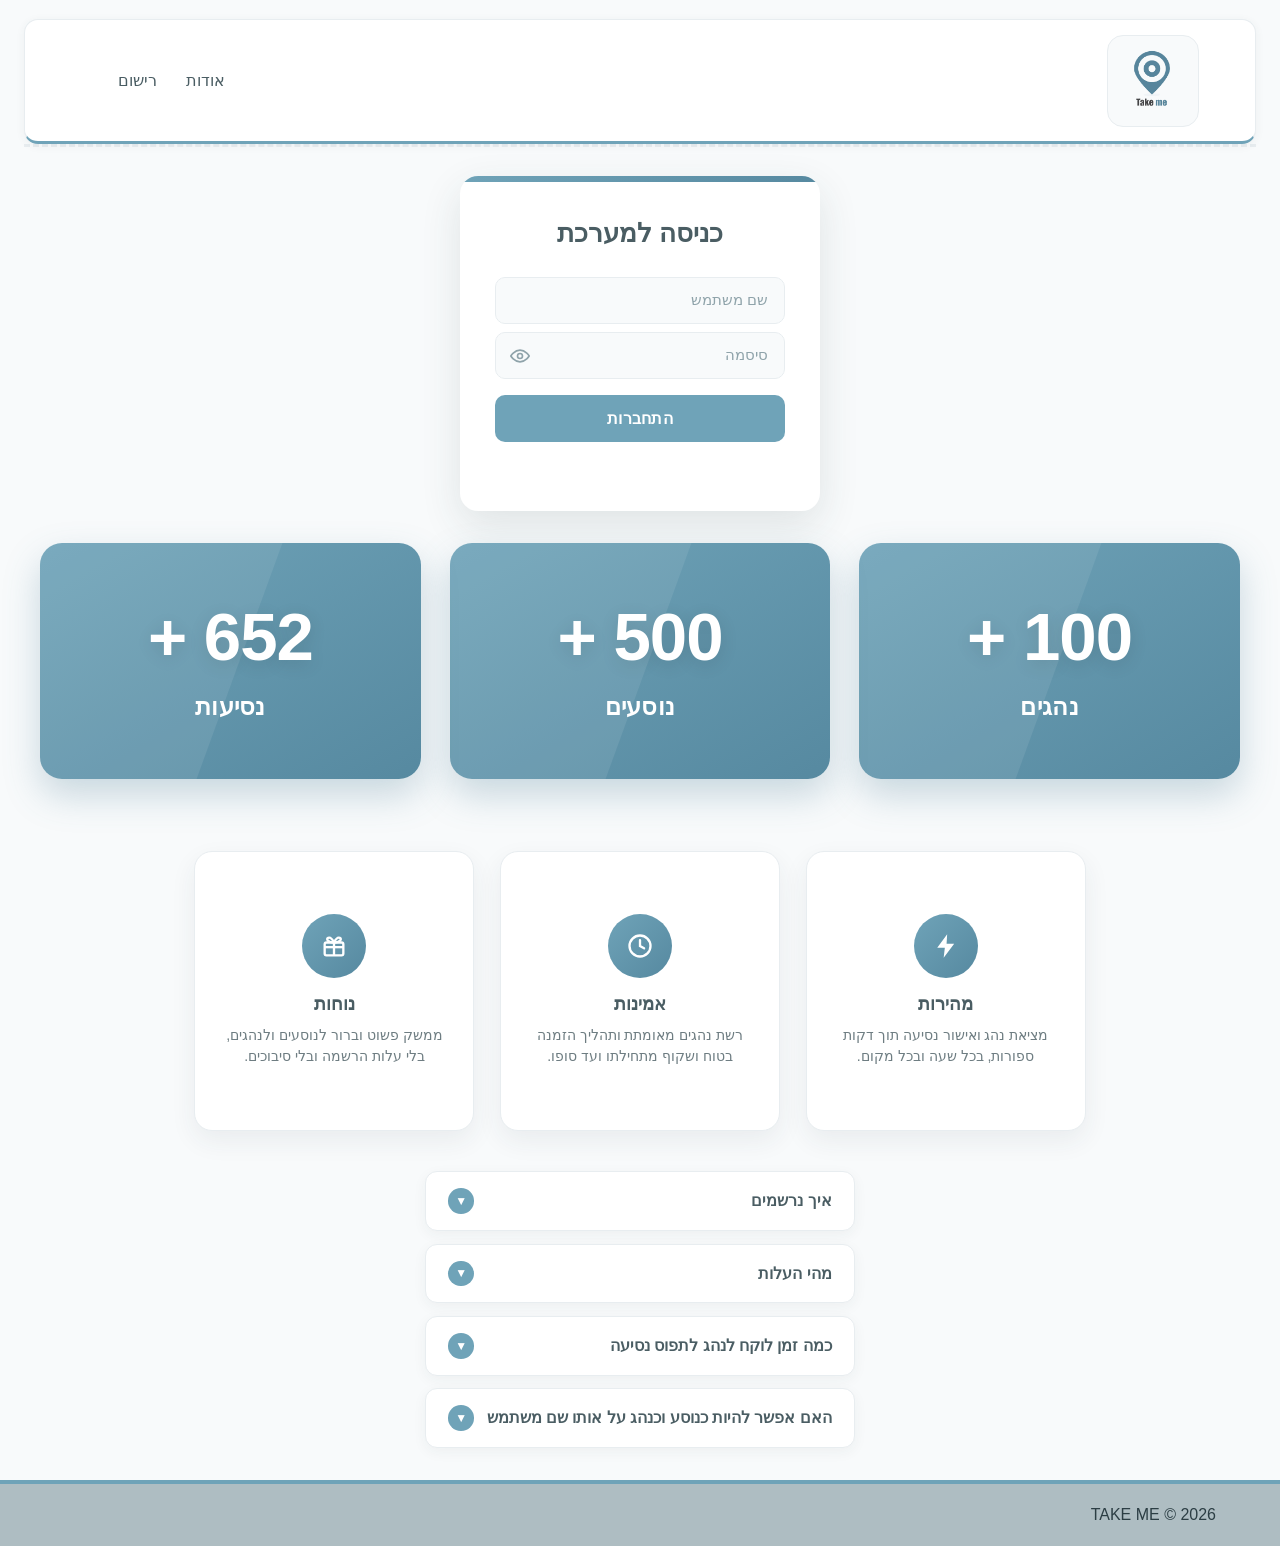
==== index.html @ 3fa405e9 "Initial commit" ====
<!DOCTYPE html>
<html lang="en">

<head>
    <meta charset="UTF-8">
    <meta name="viewport" content="width=device-width, initial-scale=1.0">
    <title>Take me</title>
    <link rel="stylesheet" href="lib/bootstrap.rtl.min.css">
    <link rel="stylesheet" href="lib/bootstrap.min.css">
    <link rel="stylesheet" href="./style/login.css">
</head>

<body>

    <nav class="navbar navbar-expand-lg bg-body-tertiary">
        <div class="container-fluid">
            <button class="logo-btn"><img id="img" src="./img/logo.png" alt=""></button>
            <div class="navbar-nav">
                <a class="nav-link" href="./pages/about.html?type=no">אודות</a>
                <a class="nav-link" href="./pages/rishum.html?type=yes">רישום</a>
                <div class="header-left">
                </div>
            </div>
        </div>
    </nav>
<form>
        <div class="card" style="max-width: 360px;">
            <div class="card-body">
                <h3>כניסה למערכת</h3>
                <input name="nameUser" id="nameUser" class="form-control mb-2" placeholder="שם משתמש">
                <div class="password-wrap mb-3">
                    <input id="password" name="password" class="form-control" type="password" placeholder="סיסמה">
                    <span class="toggle-password" id="togglePassword">
                        <svg viewBox="0 0 24 24" fill="none" xmlns="http://www.w3.org/2000/svg">
                            <path d="M1 12s4-7 11-7 11 7 11 7-4 7-11 7-11-7-11-7z" stroke="currentColor" stroke-width="2" stroke-linecap="round" stroke-linejoin="round" />
                            <circle cx="12" cy="12" r="3" stroke="currentColor" stroke-width="2" />
                        </svg>
                    </span>
                </div>
                <button id="enter" class="btn btn-primary w-100">התחברות</button>
                <div id="worng"></div>
            </div>
        </div>
    </form>


    <div id="allCard">
        <div id="numOfDriver"><h1>100 +</h1> נהגים</div>
        <div id="numOfPassenger"><h1>500 +</h1> נוסעים</div>
        <div id="numOfTraveler"><h1>652 +</h1>נסיעות</div>
    </div>

    <div class="features-row">
        <div class="a" id="a2">
            <span class="feature-icon">
                <svg viewBox="0 0 24 24" fill="none" xmlns="http://www.w3.org/2000/svg">
                    <path d="M13 2L4.5 13.5H11L10 22L19 10H12.5L13 2Z" fill="currentColor" />
                </svg>
            </span>
            <h1 class="a" id="a1">מהירות</h1>
            <p class="feature-text">מציאת נהג ואישור נסיעה תוך דקות ספורות, בכל שעה ובכל מקום.</p>
        </div>

        <div class="b" id="b2">
            <span class="feature-icon">
                <svg viewBox="0 0 24 24" fill="none" xmlns="http://www.w3.org/2000/svg">
                    <circle cx="12" cy="12" r="9" stroke="currentColor" stroke-width="2" />
                    <path d="M12 7V12L15.5 14" stroke="currentColor" stroke-width="2" stroke-linecap="round" />
                </svg>
            </span>
            <h1 class="b" id="b1">אמינות</h1>
            <p class="feature-text">רשת נהגים מאומתת ותהליך הזמנה בטוח ושקוף מתחילתו ועד סופו.</p>
        </div>

        <div class="c" id="c2">
            <span class="feature-icon">
                <svg viewBox="0 0 24 24" fill="none" xmlns="http://www.w3.org/2000/svg">
                    <rect x="4" y="9" width="16" height="11" rx="1.5" stroke="currentColor" stroke-width="2" />
                    <path d="M4 13H20" stroke="currentColor" stroke-width="2" />
                    <path d="M12 9V20" stroke="currentColor" stroke-width="2" />
                    <path d="M12 9C12 9 9.5 4 7 5C5 5.8 6.5 9 12 9Z" stroke="currentColor" stroke-width="2"
                        stroke-linejoin="round" />
                    <path d="M12 9C12 9 14.5 4 17 5C19 5.8 17.5 9 12 9Z" stroke="currentColor" stroke-width="2"
                        stroke-linejoin="round" />
                </svg>
            </span>
            <h1 class="c" id="c1">נוחות</h1>
            <p class="feature-text">ממשק פשוט וברור לנוסעים ולנהגים, בלי עלות הרשמה ובלי סיבוכים.</p>
        </div>
    </div>

    <div class="listAll">
        <div class="list" id="item1">
            <button class="question" id="quest1">
                <span class="question-text">איך נרשמים</span>
                <span class="question-arrow">&#9660;</span>
            </button>

            <div class="answer" id="answer1">
            </div>
        </div>

        <div class="list" id="item2">
            <button class="question" id="quest2">
                <span class="question-text">מהי העלות</span>
                <span class="question-arrow">&#9660;</span>
            </button>
            <div class="answer" id="answer2">
            </div>
        </div>

        <div class="list" id="item3">
            <button class="question" id="quest3">
                <span class="question-text">כמה זמן לוקח לנהג לתפוס נסיעה</span>
                <span class="question-arrow">&#9660;</span>
            </button>
            <div class="answer" id="answer3">
            </div>
        </div>

        <div class="list" id="item4">
            <button class="question" id="quest4">
                <span class="question-text">האם אפשר להיות כנוסע וכנהג על אותו שם משתמש</span>
                <span class="question-arrow">&#9660;</span>
            </button>
            <div class="answer" id="answer4">
            </div> 
        </div>
    </div>

<footer class="main-footer">TAKE ME © 2026</footer>
    <script src="scripts/data.js"></script>
    <script src="scripts/ls.js"></script>
    <script src="scripts/login.js"></script>

</body>

</html>
---- style/login.css ----
/* ===== Take me — Login Page ===== */
/* Palette derived from the logo:
   --deep:   #2c3e44  (near-black ink, used for text)
   --teal:   #4a7f96  (logo blue/teal — primary brand color)
   --teal-d: #386577  (darker teal — hover/active states)
   --sand:   #f4f6f7  (soft off-white background)
   --line:   #e1e7e9  (hairline borders/dividers)
*/

/* @import url('https://fonts.googleapis.com/css2?family=Heebo:wght@400;500;700;800&display=swap'); */

:root {
    --deep: #4a5d63;
    --teal: #6fa3b8;
    --teal-d: #5689a0;
    --sand: #f8fafb;
    --line: #e8edf0;
}

* {
    box-sizing: border-box;
}

html,
body {
    margin: 0;
    padding: 0;
}

body {
    padding-top: 1.2rem;
    min-height: 100vh;
    display: flex;
    flex-direction: column;
    font-family: 'Heebo', 'Segoe UI', Tahoma, sans-serif;
    background: var(--sand);
    color: var(--deep);
    direction: rtl;
}

/* ---------- Navbar ---------- */
nav.navbar {
    position: sticky !important;
    top: 0;
    z-index: 1000;
    margin: 0 1.5rem !important;
    width: auto !important;
    max-width: none !important;
    border-radius: 14px !important;
    background: #ffffff !important;
    border: 1px solid var(--line) !important;
    border-bottom: 3px solid var(--teal) !important;
    padding: 0.9rem 3rem !important;
    box-shadow: 0 2px 10px rgba(44, 62, 68, 0.06);
}

.navbar>.container-fluid {
    width: 100%;
    max-width: 100%;
    margin: 0;
    padding: 0 0.5rem;
    display: flex;
    align-items: center;
    min-height: 92px;
}

.logo-btn {
    order: 1;
}

.navbar-nav {
    order: 2;
    margin-right: auto;
}

.navbar-nav {
    display: flex;
    align-items: center;
    gap: 1.8rem;
}

.nav-link {
    color: var(--deep) !important;
    font-weight: 500;
    position: relative;
    padding: 0.3rem 0 !important;
    transition: color 0.2s ease;
}

.nav-link:hover {
    color: var(--teal) !important;
}

.nav-link::after {
    content: "";
    position: absolute;
    right: 0;
    bottom: -2px;
    width: 0%;
    height: 2px;
    background: var(--teal);
    transition: width 0.25s ease;
}

.nav-link:hover::after {
    width: 100%;
}

.header-left {
    margin-right: 0.5rem;
}

.logout {
    background: transparent;
    border: 1.5px solid var(--teal);
    color: var(--teal);
    border-radius: 999px;
    padding: 0.4rem 1.3rem;
    font-weight: 600;
    font-size: 0.9rem;
    cursor: pointer;
    transition: all 0.2s ease;
}

.logout:hover {
    background: var(--teal);
    color: #fff;
}

/* ---------- Login form ---------- */
form {
    flex: 1;
    display: flex;
    align-items: center;
    justify-content: center;
    padding: 2rem 1rem 2rem;
    position: relative;
}

/* Signature element: a dashed "road" line echoing the driver/taxi
   theme, placed just above the login card. */
form::before {
    content: "";
    display: block;
    position: absolute;
    top: 0;
    right: 1.5rem;
    left: 1.5rem;
    border-top: 3px dashed var(--line);
}

.card {
    width: 100%;
    border: none;
    border-radius: 18px;
    background: #ffffff;
    box-shadow: 0 14px 40px rgba(44, 62, 68, 0.12);
    overflow: hidden;
    position: relative;
}

.card::before {
    content: "";
    position: absolute;
    top: 0;
    right: 0;
    left: 0;
    height: 6px;
    background: linear-gradient(90deg, var(--teal), var(--teal-d));
}

.card-body {
    padding: 2.6rem 2.2rem 2.2rem;
}

.card-body h3 {
    text-align: center;
    font-weight: 800;
    font-size: 1.6rem;
    color: var(--deep);
    margin-bottom: 1.8rem;
}

.form-control {
    border: 1.5px solid var(--line);
    border-radius: 10px;
    padding: 0.7rem 1rem;
    font-size: 0.95rem;
    background: var(--sand);
    transition: border-color 0.2s ease, background 0.2s ease;
}

.form-control:focus {
    border-color: var(--teal);
    background: #fff;
    box-shadow: 0 0 0 3px rgba(74, 127, 150, 0.15);
}

.form-control::placeholder {
    color: #8fa3aa;
}

/* Password field wrapper + eye icon */
.password-wrap {
    position: relative;
}

.password-wrap .form-control {
    padding-left: 2.6rem;
    margin-bottom: 0;
}

.toggle-password {
    position: absolute;
    top: 50%;
    left: 0.9rem;
    transform: translateY(-50%);
    display: flex;
    align-items: center;
    justify-content: center;
    color: #8fa3aa;
    cursor: pointer;
    transition: color 0.2s ease;
}

.toggle-password svg {
    width: 20px;
    height: 20px;
}

.toggle-password:hover {
    color: var(--teal);
}

.password-wrap:focus-within .toggle-password {
    color: var(--teal);
}


#enter {
    background: var(--teal);
    border: none;
    border-radius: 10px;
    padding: 0.7rem;
    font-weight: 700;
    font-size: 1rem;
    letter-spacing: 0.3px;
    transition: background 0.2s ease, transform 0.1s ease;
}

#enter:hover {
    background: var(--teal-d);
}

#enter:active {
    transform: translateY(1px);
}

#worng {
    min-height: 1.4rem;
    margin-top: 0.7rem;
    text-align: center;
    font-size: 0.88rem;
    color: #c0392b;
    font-weight: 500;
}

.btn-warning.btn-primary {
    background: transparent;
    border: 1.5px solid var(--teal);
    color: var(--teal-d);
    border-radius: 10px;
    padding: 0.65rem;
    font-weight: 600;
    font-size: 0.95rem;
    margin-top: 0.9rem;
    transition: background 0.2s ease, color 0.2s ease;
}

.btn-warning.btn-primary:hover {
    background: var(--teal);
    color: #ffffff;
}

.messeg {
    margin-top: 0.8rem;
    text-align: center;
    font-size: 0.88rem;
    font-weight: 500;
    color: #c0392b;
    background: #fdecea;
    border: 1px solid #f3c4be;
    border-radius: 8px;
    padding: 0.5rem 0.8rem;
}

/* ---------- Stats banner (#allCard) ---------- */
#allCard {
    display: flex;
    flex-wrap: wrap;
    justify-content: center;
    align-items: stretch;
    gap: 1.8rem;
    width: 100%;
    margin: 0 0 2.5rem;
    padding: 0 2.5rem;
    text-align: center;
}

#allCard>div {
    flex: 1 1 0;
    background: linear-gradient(150deg, var(--teal), var(--teal-d));
    color: #ffffff;
    font-weight: 600;
    font-size: 1.5rem;
    letter-spacing: 0.3px;
    border-radius: 22px;
    padding: 3.4rem 1.6rem;
    position: relative;
    overflow: hidden;
    box-shadow: 0 16px 36px rgba(74, 127, 150, 0.28);
    transition: transform 0.25s ease, box-shadow 0.25s ease;
}

#allCard>div::after {
    content: "";
    position: absolute;
    top: -40%;
    left: -20%;
    width: 70%;
    height: 180%;
    background: rgba(255, 255, 255, 0.08);
    transform: rotate(20deg);
}

#allCard>div:hover {
    transform: translateY(-6px);
    box-shadow: 0 22px 46px rgba(74, 127, 150, 0.36);
}

#allCard>div h1 {
    color: #ffffff;
    font-weight: 800;
    font-size: 4.2rem;
    margin: 0 0 0.7rem;
    letter-spacing: -1px;
    text-shadow: 0 4px 18px rgba(0, 0, 0, 0.12);
}

/* ---------- Feature blocks (a / b / c) ---------- */
.features-row {
    display: flex;
    flex-wrap: wrap;
    justify-content: center;
    align-items: stretch;
    gap: 1.6rem;
    max-width: 1000px;
    margin: 2rem auto 2.5rem;
    padding: 0 1.5rem;
}

div.a,
div.b,
div.c {
    flex: 1 1 260px;
    max-width: 280px;
    aspect-ratio: 1 / 1;
    display: flex;
    flex-direction: column;
    align-items: center;
    justify-content: center;
    text-align: center;
    background: #ffffff;
    border: 1.5px solid var(--line);
    border-radius: 18px;
    padding: 1.6rem 1.4rem;
    box-shadow: 0 10px 26px rgba(44, 62, 68, 0.07);
    transition: transform 0.2s ease, box-shadow 0.2s ease, border-color 0.2s ease;
}

div.a:hover,
div.b:hover,
div.c:hover {
    box-shadow: 0 14px 32px rgba(74, 127, 150, 0.16);
    transform: translateY(-4px);
    border-color: var(--teal);
}

.feature-icon {
    display: flex;
    align-items: center;
    justify-content: center;
    width: 64px;
    height: 64px;
    margin-bottom: 1rem;
    border-radius: 50%;
    background: linear-gradient(135deg, var(--teal), var(--teal-d));
    color: #ffffff;
    flex-shrink: 0;
}

.feature-icon svg {
    width: 28px;
    height: 28px;
}

h1.a,
h1.b,
h1.c {
    font-size: 1.1rem;
    font-weight: 800;
    color: var(--deep);
    margin: 0 0 0.6rem;
}

.feature-text {
    margin: 0;
    font-size: 0.88rem;
    line-height: 1.55;
    color: var(--deep);
    opacity: 0.8;
}

@media (max-width: 700px) {
    .features-row {
        flex-direction: column;
        align-items: center;
    }

    div.a,
    div.b,
    div.c {
        max-width: 320px;
        width: 100%;
        aspect-ratio: auto;
        padding: 1.8rem 1.4rem;
    }
}

/* ---------- Questions (FAQ list) ---------- */
.listAll {
    max-width: 620px;
    margin: 0 auto 2rem;
    padding: 0 1rem;
    display: flex;
    flex-direction: column;
    gap: 0.8rem;
}

.list {
    background: #ffffff;
    border: 1.5px solid var(--line);
    border-radius: 12px;
    overflow: hidden;
    box-shadow: 0 4px 14px rgba(44, 62, 68, 0.05);
    transition: border-color 0.2s ease, box-shadow 0.2s ease;
}

.list:hover {
    border-color: var(--teal);
    box-shadow: 0 8px 20px rgba(74, 127, 150, 0.15);
}

.question {
    width: 100%;
    display: flex;
    align-items: center;
    justify-content: space-between;
    gap: 0.8rem;
    background: transparent;
    border: none;
    padding: 1rem 1.4rem;
    color: var(--deep);
    font-weight: 600;
    font-size: 0.98rem;
    text-align: right;
    cursor: pointer;
    font-family: inherit;
}

.question-text {
    flex: 1;
}

.question-arrow {
    flex-shrink: 0;
    width: 1.6rem;
    height: 1.6rem;
    display: flex;
    align-items: center;
    justify-content: center;
    background: var(--teal);
    color: #fff;
    border-radius: 50%;
    font-size: 0.75rem;
    transition: background 0.2s ease;
}

.question:hover .question-arrow {
    background: var(--teal-d);
}

.answer {
    padding: 0;
    color: var(--deep);
    font-size: 0.92rem;
    line-height: 1.6;
    border-top: none;
}

.answer:has(p) {
    padding: 0 1.4rem 1.1rem;
    border-top: 1px solid var(--line);
}

.answer p {
    margin: 0.8rem 0 0;
}

/* ---------- Footer ---------- */
footer.main-footer {
    background: #aebdc2;
    color: #2c3e44;
    display: flex;
    flex-wrap: wrap;
    justify-content: space-between;
    align-items: flex-start;
    gap: 2.5rem;
    padding: 1.2rem 4rem;
    border-top: 4px solid var(--teal);
}

.list_footer a {
    text-decoration: none;
}

.list_footer h2.bold {
    color: #2c3e44;
    font-size: 1rem;
    font-weight: 700;
    margin-bottom: 1rem;
}

.ul_info {
    list-style: none;
    padding: 0;
    margin: 0;
}

.ul_info li {
    color: #4a5d63;
    font-size: 0.88rem;
    margin-bottom: 0.55rem;
    cursor: pointer;
    transition: color 0.2s ease;
}

.ul_info li:hover {
    color: var(--teal-d);
}

.logo-btn {
    display: flex;
    align-items: center;
    justify-content: center;
    width: 92px;
    height: 92px;
    padding: 0.4rem;
    margin-left: 0.6rem;
    background: var(--sand);
    border: 1.5px solid var(--line);
    border-radius: 16px;
    cursor: pointer;
    transition: border-color 0.2s ease, box-shadow 0.2s ease, transform 0.15s ease;
}

.logo-btn:hover {
    border-color: var(--teal);
    box-shadow: 0 4px 14px rgba(74, 127, 150, 0.18);
}

.logo-btn:active {
    transform: translateY(1px);
}

.logo-btn img {
    width: 100%;
    height: 100%;
    object-fit: contain;
    display: block;
}

footer.main-footer i {
    color: #4a5d63;
    font-size: 1.1rem;
    margin-left: 0.9rem;
    cursor: pointer;
    transition: color 0.2s ease;
}

footer.main-footer i:hover {
    color: var(--teal-d);
}

.help {
    align-self: flex-start;
    background: transparent;
    border: 1.5px solid #7e9198;
    color: #2c3e44;
    border-radius: 999px;
    padding: 0.5rem 1.4rem;
    font-weight: 600;
    cursor: pointer;
    transition: all 0.2s ease;
}

.help:hover {
    border-color: var(--teal-d);
    color: var(--teal-d);
}

/* ---------- Responsive ---------- */
@media (max-width: 576px) {
    .card-body {
        padding: 2rem 1.5rem;
    }

    #allCard {
        flex-direction: column;
        align-items: stretch;
        gap: 1.2rem;
        padding: 0 1.2rem;
        margin: 1.8rem 0;
    }

    #allCard>div {
        padding: 2.2rem 1.4rem;
        font-size: 1.25rem;
    }

    #allCard>div h1 {
        font-size: 3rem;
    }

    footer.main-footer {
        padding: 2.2rem 1.5rem;
        gap: 2rem;
    }
}
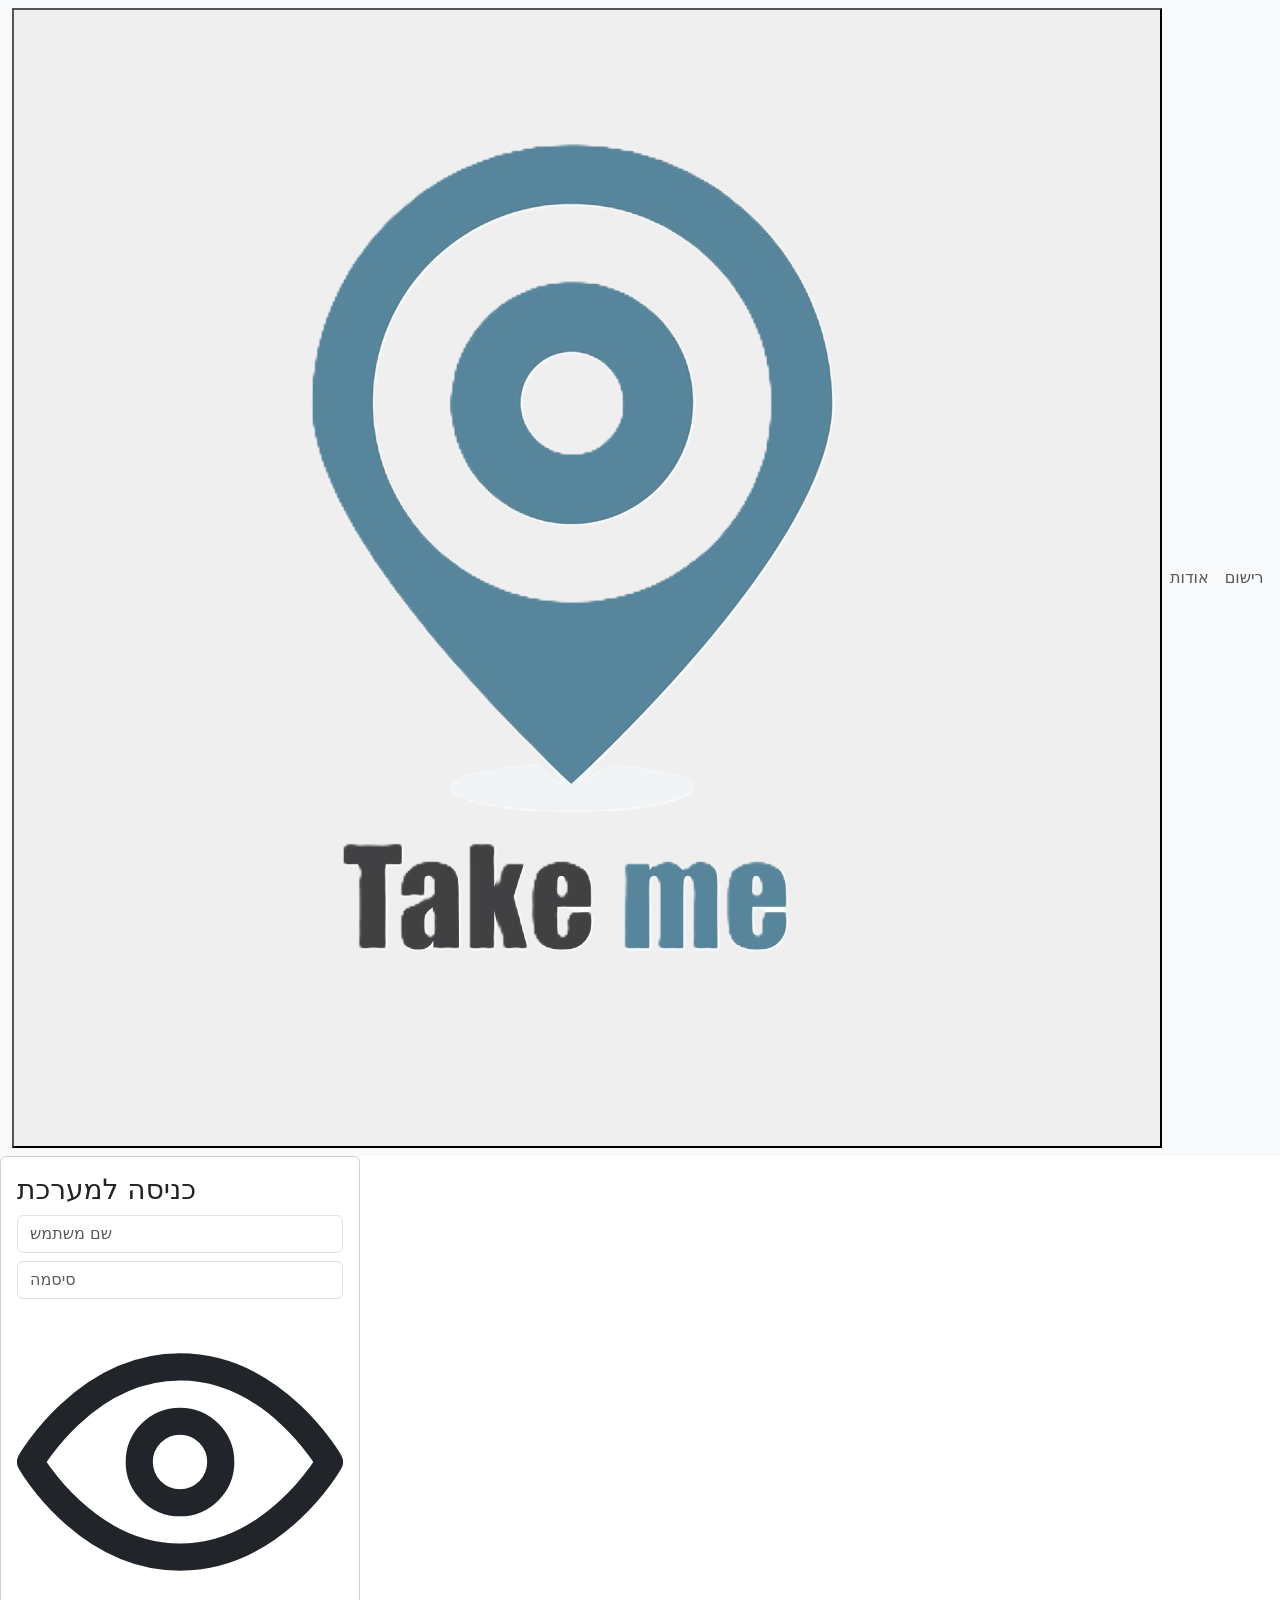
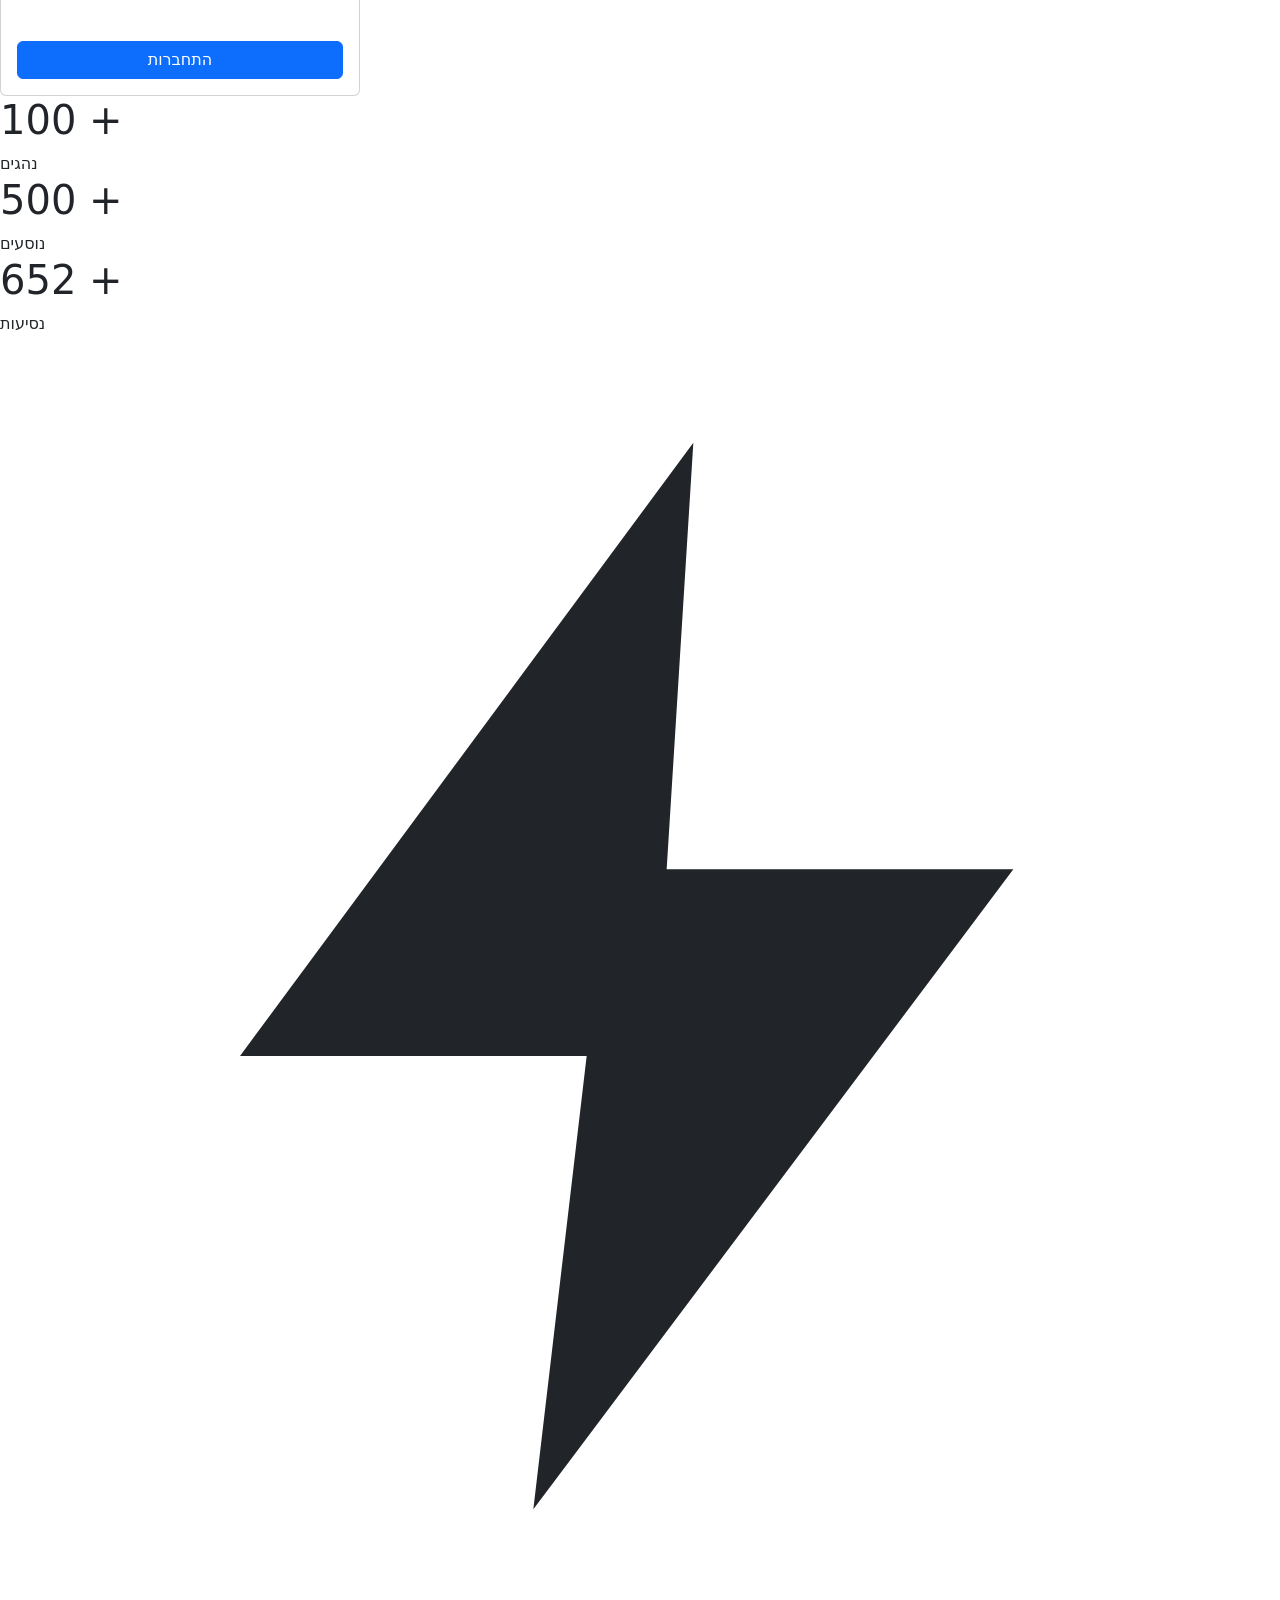
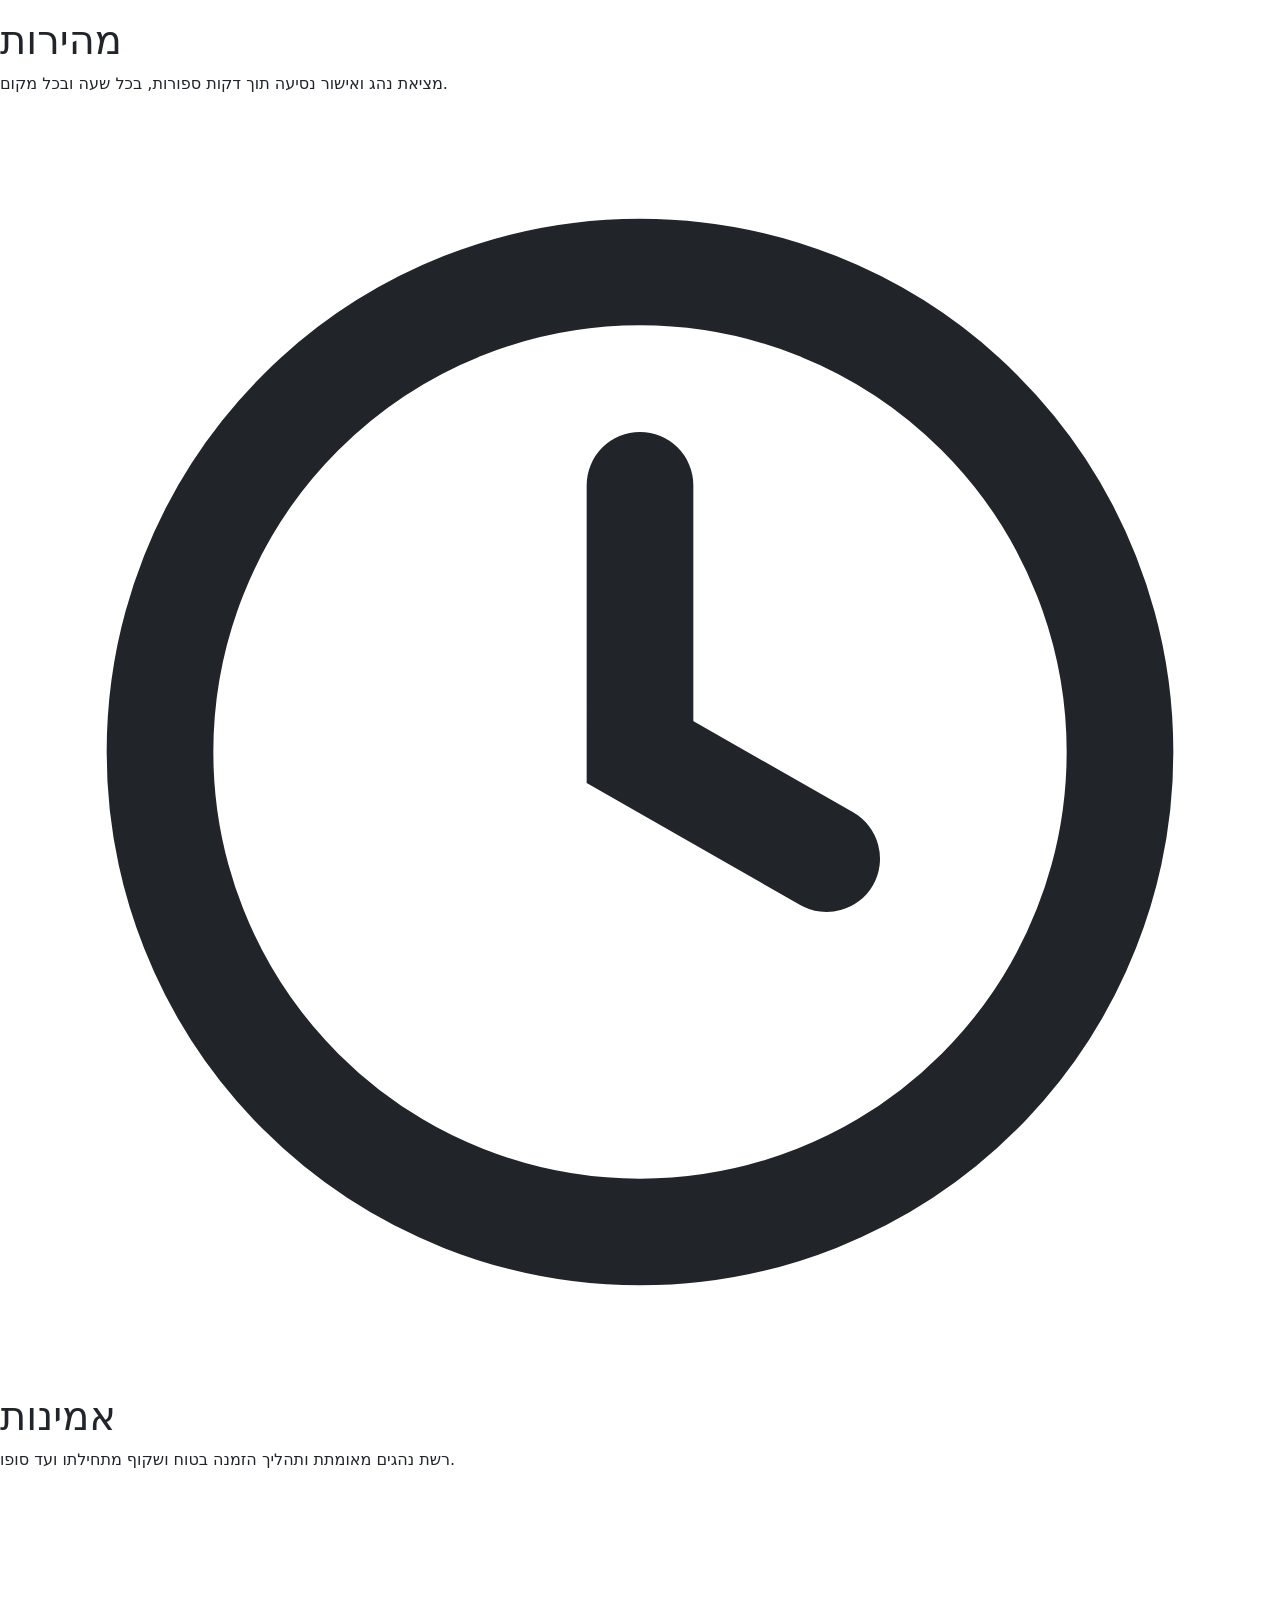
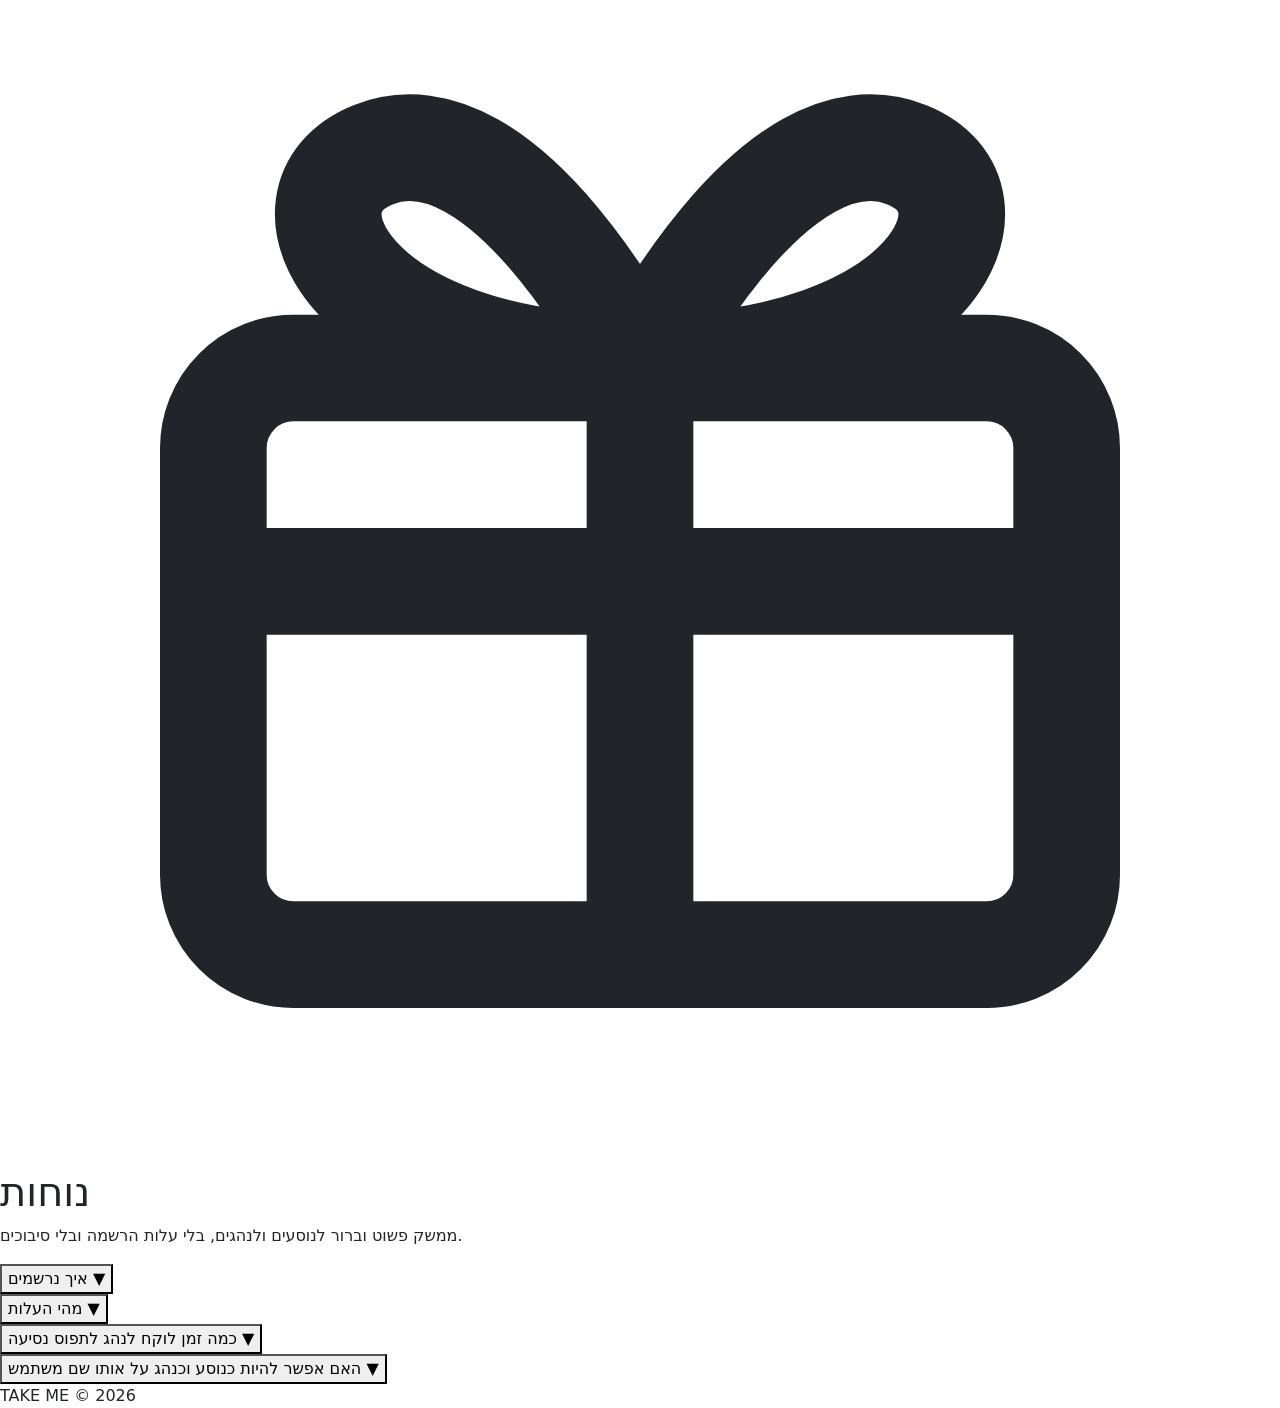
==== commit 5650bbc3: "Update pages" ====
--- a/index.html
+++ b/index.html
@@ -7,7 +7,7 @@
     <title>Take me</title>
     <link rel="stylesheet" href="lib/bootstrap.rtl.min.css">
     <link rel="stylesheet" href="lib/bootstrap.min.css">
-    <link rel="stylesheet" href="./style/login.css">
+    <link rel="stylesheet" href="./style/index.css">
 </head>
 
 <body>
@@ -131,7 +131,7 @@
 <footer class="main-footer">TAKE ME © 2026</footer>
     <script src="scripts/data.js"></script>
     <script src="scripts/ls.js"></script>
-    <script src="scripts/login.js"></script>
+    <script src="scripts/index.js"></script>
 
 </body>
 
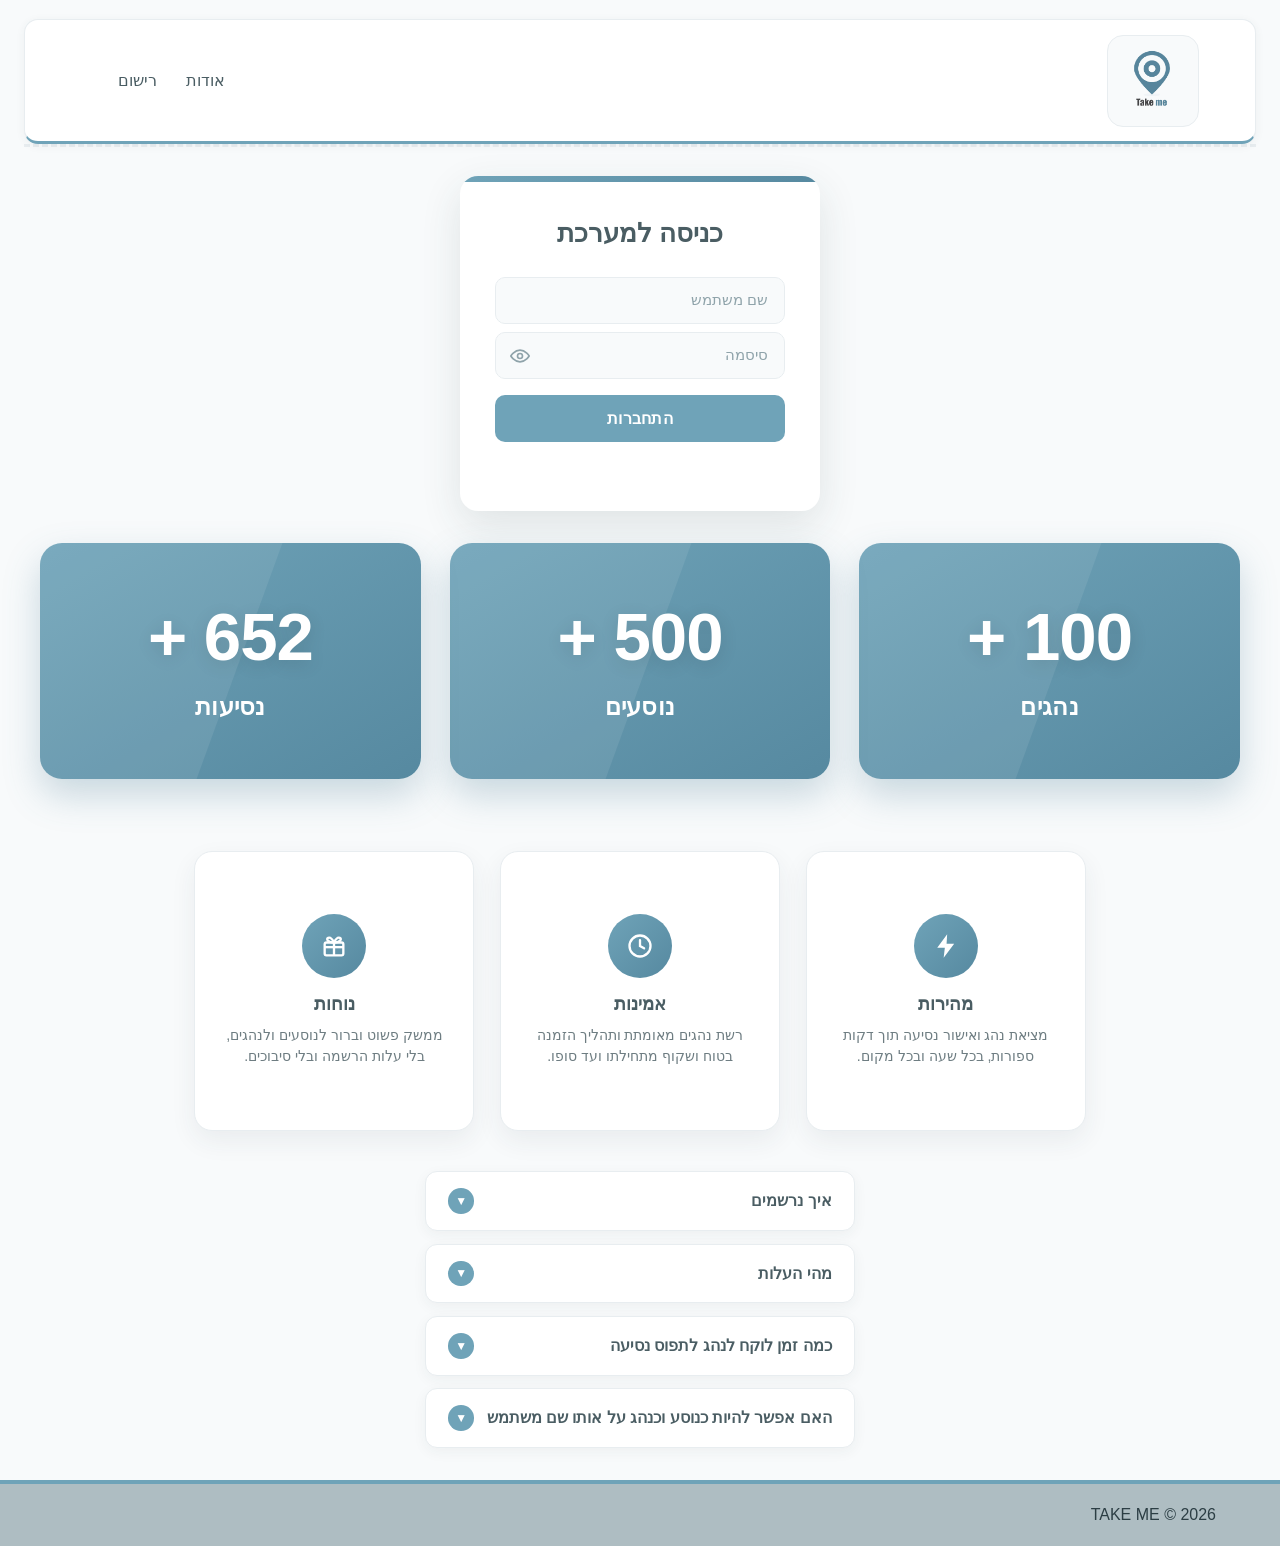
==== commit cfae2aff: "Update pages" ====
--- a/index.html
+++ b/index.html
@@ -7,7 +7,7 @@
     <title>Take me</title>
     <link rel="stylesheet" href="lib/bootstrap.rtl.min.css">
     <link rel="stylesheet" href="lib/bootstrap.min.css">
-    <link rel="stylesheet" href="./style/index.css">
+    <link rel="stylesheet" href="./style/login.css">
 </head>
 
 <body>
@@ -131,7 +131,7 @@
 <footer class="main-footer">TAKE ME © 2026</footer>
     <script src="scripts/data.js"></script>
     <script src="scripts/ls.js"></script>
-    <script src="scripts/index.js"></script>
+    <script src="scripts/login.js"></script>
 
 </body>
 
--- a/style/login.css
+++ b/style/login.css
@@ -0,0 +1,649 @@
+/* ===== Take me — index Page ===== */
+/* Palette derived from the logo:
+   --deep:   #2c3e44  (near-black ink, used for text)
+   --teal:   #4a7f96  (logo blue/teal — primary brand color)
+   --teal-d: #386577  (darker teal — hover/active states)
+   --sand:   #f4f6f7  (soft off-white background)
+   --line:   #e1e7e9  (hairline borders/dividers)
+*/
+
+/* @import url('https://fonts.googleapis.com/css2?family=Heebo:wght@400;500;700;800&display=swap'); */
+
+:root {
+    --deep: #4a5d63;
+    --teal: #6fa3b8;
+    --teal-d: #5689a0;
+    --sand: #f8fafb;
+    --line: #e8edf0;
+}
+
+* {
+    box-sizing: border-box;
+}
+
+html,
+body {
+    margin: 0;
+    padding: 0;
+}
+
+body {
+    padding-top: 1.2rem;
+    min-height: 100vh;
+    display: flex;
+    flex-direction: column;
+    font-family: 'Heebo', 'Segoe UI', Tahoma, sans-serif;
+    background: var(--sand);
+    color: var(--deep);
+    direction: rtl;
+}
+
+/* ---------- Navbar ---------- */
+nav.navbar {
+    position: sticky !important;
+    top: 0;
+    z-index: 1000;
+    margin: 0 1.5rem !important;
+    width: auto !important;
+    max-width: none !important;
+    border-radius: 14px !important;
+    background: #ffffff !important;
+    border: 1px solid var(--line) !important;
+    border-bottom: 3px solid var(--teal) !important;
+    padding: 0.9rem 3rem !important;
+    box-shadow: 0 2px 10px rgba(44, 62, 68, 0.06);
+}
+
+.navbar>.container-fluid {
+    width: 100%;
+    max-width: 100%;
+    margin: 0;
+    padding: 0 0.5rem;
+    display: flex;
+    align-items: center;
+    min-height: 92px;
+}
+
+.logo-btn {
+    order: 1;
+}
+
+.navbar-nav {
+    order: 2;
+    margin-right: auto;
+}
+
+.navbar-nav {
+    display: flex;
+    align-items: center;
+    gap: 1.8rem;
+}
+
+.nav-link {
+    color: var(--deep) !important;
+    font-weight: 500;
+    position: relative;
+    padding: 0.3rem 0 !important;
+    transition: color 0.2s ease;
+}
+
+.nav-link:hover {
+    color: var(--teal) !important;
+}
+
+.nav-link::after {
+    content: "";
+    position: absolute;
+    right: 0;
+    bottom: -2px;
+    width: 0%;
+    height: 2px;
+    background: var(--teal);
+    transition: width 0.25s ease;
+}
+
+.nav-link:hover::after {
+    width: 100%;
+}
+
+.header-left {
+    margin-right: 0.5rem;
+}
+
+.logout {
+    background: transparent;
+    border: 1.5px solid var(--teal);
+    color: var(--teal);
+    border-radius: 999px;
+    padding: 0.4rem 1.3rem;
+    font-weight: 600;
+    font-size: 0.9rem;
+    cursor: pointer;
+    transition: all 0.2s ease;
+}
+
+.logout:hover {
+    background: var(--teal);
+    color: #fff;
+}
+
+/* ---------- index form ---------- */
+form {
+    flex: 1;
+    display: flex;
+    align-items: center;
+    justify-content: center;
+    padding: 2rem 1rem 2rem;
+    position: relative;
+}
+
+/* Signature element: a dashed "road" line echoing the driver/taxi
+   theme, placed just above the index card. */
+form::before {
+    content: "";
+    display: block;
+    position: absolute;
+    top: 0;
+    right: 1.5rem;
+    left: 1.5rem;
+    border-top: 3px dashed var(--line);
+}
+
+.card {
+    width: 100%;
+    border: none;
+    border-radius: 18px;
+    background: #ffffff;
+    box-shadow: 0 14px 40px rgba(44, 62, 68, 0.12);
+    overflow: hidden;
+    position: relative;
+}
+
+.card::before {
+    content: "";
+    position: absolute;
+    top: 0;
+    right: 0;
+    left: 0;
+    height: 6px;
+    background: linear-gradient(90deg, var(--teal), var(--teal-d));
+}
+
+.card-body {
+    padding: 2.6rem 2.2rem 2.2rem;
+}
+
+.card-body h3 {
+    text-align: center;
+    font-weight: 800;
+    font-size: 1.6rem;
+    color: var(--deep);
+    margin-bottom: 1.8rem;
+}
+
+.form-control {
+    border: 1.5px solid var(--line);
+    border-radius: 10px;
+    padding: 0.7rem 1rem;
+    font-size: 0.95rem;
+    background: var(--sand);
+    transition: border-color 0.2s ease, background 0.2s ease;
+}
+
+.form-control:focus {
+    border-color: var(--teal);
+    background: #fff;
+    box-shadow: 0 0 0 3px rgba(74, 127, 150, 0.15);
+}
+
+.form-control::placeholder {
+    color: #8fa3aa;
+}
+
+/* Password field wrapper + eye icon */
+.password-wrap {
+    position: relative;
+}
+
+.password-wrap .form-control {
+    padding-left: 2.6rem;
+    margin-bottom: 0;
+}
+
+.toggle-password {
+    position: absolute;
+    top: 50%;
+    left: 0.9rem;
+    transform: translateY(-50%);
+    display: flex;
+    align-items: center;
+    justify-content: center;
+    color: #8fa3aa;
+    cursor: pointer;
+    transition: color 0.2s ease;
+}
+
+.toggle-password svg {
+    width: 20px;
+    height: 20px;
+}
+
+.toggle-password:hover {
+    color: var(--teal);
+}
+
+.password-wrap:focus-within .toggle-password {
+    color: var(--teal);
+}
+
+
+#enter {
+    background: var(--teal);
+    border: none;
+    border-radius: 10px;
+    padding: 0.7rem;
+    font-weight: 700;
+    font-size: 1rem;
+    letter-spacing: 0.3px;
+    transition: background 0.2s ease, transform 0.1s ease;
+}
+
+#enter:hover {
+    background: var(--teal-d);
+}
+
+#enter:active {
+    transform: translateY(1px);
+}
+
+#worng {
+    min-height: 1.4rem;
+    margin-top: 0.7rem;
+    text-align: center;
+    font-size: 0.88rem;
+    color: #c0392b;
+    font-weight: 500;
+}
+
+.btn-warning.btn-primary {
+    background: transparent;
+    border: 1.5px solid var(--teal);
+    color: var(--teal-d);
+    border-radius: 10px;
+    padding: 0.65rem;
+    font-weight: 600;
+    font-size: 0.95rem;
+    margin-top: 0.9rem;
+    transition: background 0.2s ease, color 0.2s ease;
+}
+
+.btn-warning.btn-primary:hover {
+    background: var(--teal);
+    color: #ffffff;
+}
+
+.messeg {
+    margin-top: 0.8rem;
+    text-align: center;
+    font-size: 0.88rem;
+    font-weight: 500;
+    color: #c0392b;
+    background: #fdecea;
+    border: 1px solid #f3c4be;
+    border-radius: 8px;
+    padding: 0.5rem 0.8rem;
+}
+
+/* ---------- Stats banner (#allCard) ---------- */
+#allCard {
+    display: flex;
+    flex-wrap: wrap;
+    justify-content: center;
+    align-items: stretch;
+    gap: 1.8rem;
+    width: 100%;
+    margin: 0 0 2.5rem;
+    padding: 0 2.5rem;
+    text-align: center;
+}
+
+#allCard>div {
+    flex: 1 1 0;
+    background: linear-gradient(150deg, var(--teal), var(--teal-d));
+    color: #ffffff;
+    font-weight: 600;
+    font-size: 1.5rem;
+    letter-spacing: 0.3px;
+    border-radius: 22px;
+    padding: 3.4rem 1.6rem;
+    position: relative;
+    overflow: hidden;
+    box-shadow: 0 16px 36px rgba(74, 127, 150, 0.28);
+    transition: transform 0.25s ease, box-shadow 0.25s ease;
+}
+
+#allCard>div::after {
+    content: "";
+    position: absolute;
+    top: -40%;
+    left: -20%;
+    width: 70%;
+    height: 180%;
+    background: rgba(255, 255, 255, 0.08);
+    transform: rotate(20deg);
+}
+
+#allCard>div:hover {
+    transform: translateY(-6px);
+    box-shadow: 0 22px 46px rgba(74, 127, 150, 0.36);
+}
+
+#allCard>div h1 {
+    color: #ffffff;
+    font-weight: 800;
+    font-size: 4.2rem;
+    margin: 0 0 0.7rem;
+    letter-spacing: -1px;
+    text-shadow: 0 4px 18px rgba(0, 0, 0, 0.12);
+}
+
+/* ---------- Feature blocks (a / b / c) ---------- */
+.features-row {
+    display: flex;
+    flex-wrap: wrap;
+    justify-content: center;
+    align-items: stretch;
+    gap: 1.6rem;
+    max-width: 1000px;
+    margin: 2rem auto 2.5rem;
+    padding: 0 1.5rem;
+}
+
+div.a,
+div.b,
+div.c {
+    flex: 1 1 260px;
+    max-width: 280px;
+    aspect-ratio: 1 / 1;
+    display: flex;
+    flex-direction: column;
+    align-items: center;
+    justify-content: center;
+    text-align: center;
+    background: #ffffff;
+    border: 1.5px solid var(--line);
+    border-radius: 18px;
+    padding: 1.6rem 1.4rem;
+    box-shadow: 0 10px 26px rgba(44, 62, 68, 0.07);
+    transition: transform 0.2s ease, box-shadow 0.2s ease, border-color 0.2s ease;
+}
+
+div.a:hover,
+div.b:hover,
+div.c:hover {
+    box-shadow: 0 14px 32px rgba(74, 127, 150, 0.16);
+    transform: translateY(-4px);
+    border-color: var(--teal);
+}
+
+.feature-icon {
+    display: flex;
+    align-items: center;
+    justify-content: center;
+    width: 64px;
+    height: 64px;
+    margin-bottom: 1rem;
+    border-radius: 50%;
+    background: linear-gradient(135deg, var(--teal), var(--teal-d));
+    color: #ffffff;
+    flex-shrink: 0;
+}
+
+.feature-icon svg {
+    width: 28px;
+    height: 28px;
+}
+
+h1.a,
+h1.b,
+h1.c {
+    font-size: 1.1rem;
+    font-weight: 800;
+    color: var(--deep);
+    margin: 0 0 0.6rem;
+}
+
+.feature-text {
+    margin: 0;
+    font-size: 0.88rem;
+    line-height: 1.55;
+    color: var(--deep);
+    opacity: 0.8;
+}
+
+@media (max-width: 700px) {
+    .features-row {
+        flex-direction: column;
+        align-items: center;
+    }
+
+    div.a,
+    div.b,
+    div.c {
+        max-width: 320px;
+        width: 100%;
+        aspect-ratio: auto;
+        padding: 1.8rem 1.4rem;
+    }
+}
+
+/* ---------- Questions (FAQ list) ---------- */
+.listAll {
+    max-width: 620px;
+    margin: 0 auto 2rem;
+    padding: 0 1rem;
+    display: flex;
+    flex-direction: column;
+    gap: 0.8rem;
+}
+
+.list {
+    background: #ffffff;
+    border: 1.5px solid var(--line);
+    border-radius: 12px;
+    overflow: hidden;
+    box-shadow: 0 4px 14px rgba(44, 62, 68, 0.05);
+    transition: border-color 0.2s ease, box-shadow 0.2s ease;
+}
+
+.list:hover {
+    border-color: var(--teal);
+    box-shadow: 0 8px 20px rgba(74, 127, 150, 0.15);
+}
+
+.question {
+    width: 100%;
+    display: flex;
+    align-items: center;
+    justify-content: space-between;
+    gap: 0.8rem;
+    background: transparent;
+    border: none;
+    padding: 1rem 1.4rem;
+    color: var(--deep);
+    font-weight: 600;
+    font-size: 0.98rem;
+    text-align: right;
+    cursor: pointer;
+    font-family: inherit;
+}
+
+.question-text {
+    flex: 1;
+}
+
+.question-arrow {
+    flex-shrink: 0;
+    width: 1.6rem;
+    height: 1.6rem;
+    display: flex;
+    align-items: center;
+    justify-content: center;
+    background: var(--teal);
+    color: #fff;
+    border-radius: 50%;
+    font-size: 0.75rem;
+    transition: background 0.2s ease;
+}
+
+.question:hover .question-arrow {
+    background: var(--teal-d);
+}
+
+.answer {
+    padding: 0;
+    color: var(--deep);
+    font-size: 0.92rem;
+    line-height: 1.6;
+    border-top: none;
+}
+
+.answer:has(p) {
+    padding: 0 1.4rem 1.1rem;
+    border-top: 1px solid var(--line);
+}
+
+.answer p {
+    margin: 0.8rem 0 0;
+}
+
+/* ---------- Footer ---------- */
+footer.main-footer {
+    background: #aebdc2;
+    color: #2c3e44;
+    display: flex;
+    flex-wrap: wrap;
+    justify-content: space-between;
+    align-items: flex-start;
+    gap: 2.5rem;
+    padding: 1.2rem 4rem;
+    border-top: 4px solid var(--teal);
+}
+
+.list_footer a {
+    text-decoration: none;
+}
+
+.list_footer h2.bold {
+    color: #2c3e44;
+    font-size: 1rem;
+    font-weight: 700;
+    margin-bottom: 1rem;
+}
+
+.ul_info {
+    list-style: none;
+    padding: 0;
+    margin: 0;
+}
+
+.ul_info li {
+    color: #4a5d63;
+    font-size: 0.88rem;
+    margin-bottom: 0.55rem;
+    cursor: pointer;
+    transition: color 0.2s ease;
+}
+
+.ul_info li:hover {
+    color: var(--teal-d);
+}
+
+.logo-btn {
+    display: flex;
+    align-items: center;
+    justify-content: center;
+    width: 92px;
+    height: 92px;
+    padding: 0.4rem;
+    margin-left: 0.6rem;
+    background: var(--sand);
+    border: 1.5px solid var(--line);
+    border-radius: 16px;
+    cursor: pointer;
+    transition: border-color 0.2s ease, box-shadow 0.2s ease, transform 0.15s ease;
+}
+
+.logo-btn:hover {
+    border-color: var(--teal);
+    box-shadow: 0 4px 14px rgba(74, 127, 150, 0.18);
+}
+
+.logo-btn:active {
+    transform: translateY(1px);
+}
+
+.logo-btn img {
+    width: 100%;
+    height: 100%;
+    object-fit: contain;
+    display: block;
+}
+
+footer.main-footer i {
+    color: #4a5d63;
+    font-size: 1.1rem;
+    margin-left: 0.9rem;
+    cursor: pointer;
+    transition: color 0.2s ease;
+}
+
+footer.main-footer i:hover {
+    color: var(--teal-d);
+}
+
+.help {
+    align-self: flex-start;
+    background: transparent;
+    border: 1.5px solid #7e9198;
+    color: #2c3e44;
+    border-radius: 999px;
+    padding: 0.5rem 1.4rem;
+    font-weight: 600;
+    cursor: pointer;
+    transition: all 0.2s ease;
+}
+
+.help:hover {
+    border-color: var(--teal-d);
+    color: var(--teal-d);
+}
+
+/* ---------- Responsive ---------- */
+@media (max-width: 576px) {
+    .card-body {
+        padding: 2rem 1.5rem;
+    }
+
+    #allCard {
+        flex-direction: column;
+        align-items: stretch;
+        gap: 1.2rem;
+        padding: 0 1.2rem;
+        margin: 1.8rem 0;
+    }
+
+    #allCard>div {
+        padding: 2.2rem 1.4rem;
+        font-size: 1.25rem;
+    }
+
+    #allCard>div h1 {
+        font-size: 3rem;
+    }
+
+    footer.main-footer {
+        padding: 2.2rem 1.5rem;
+        gap: 2rem;
+    }
+}
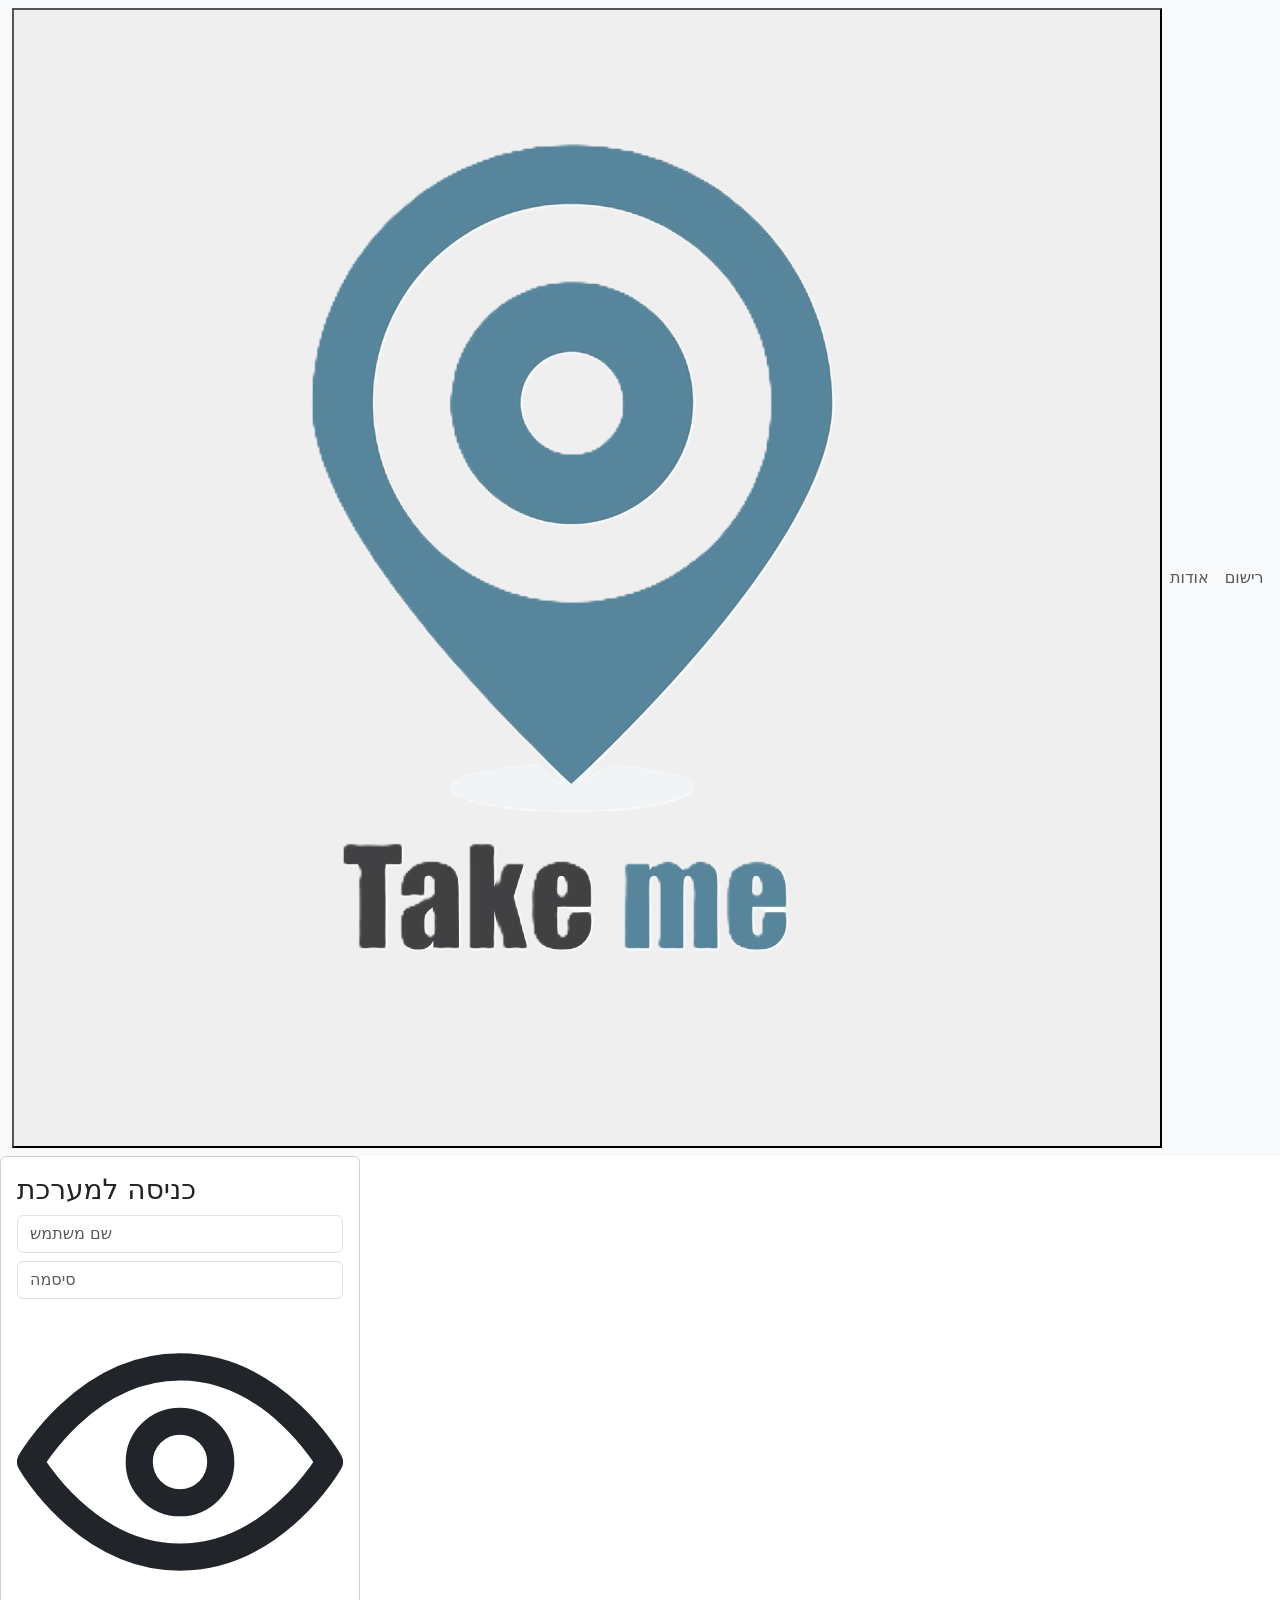
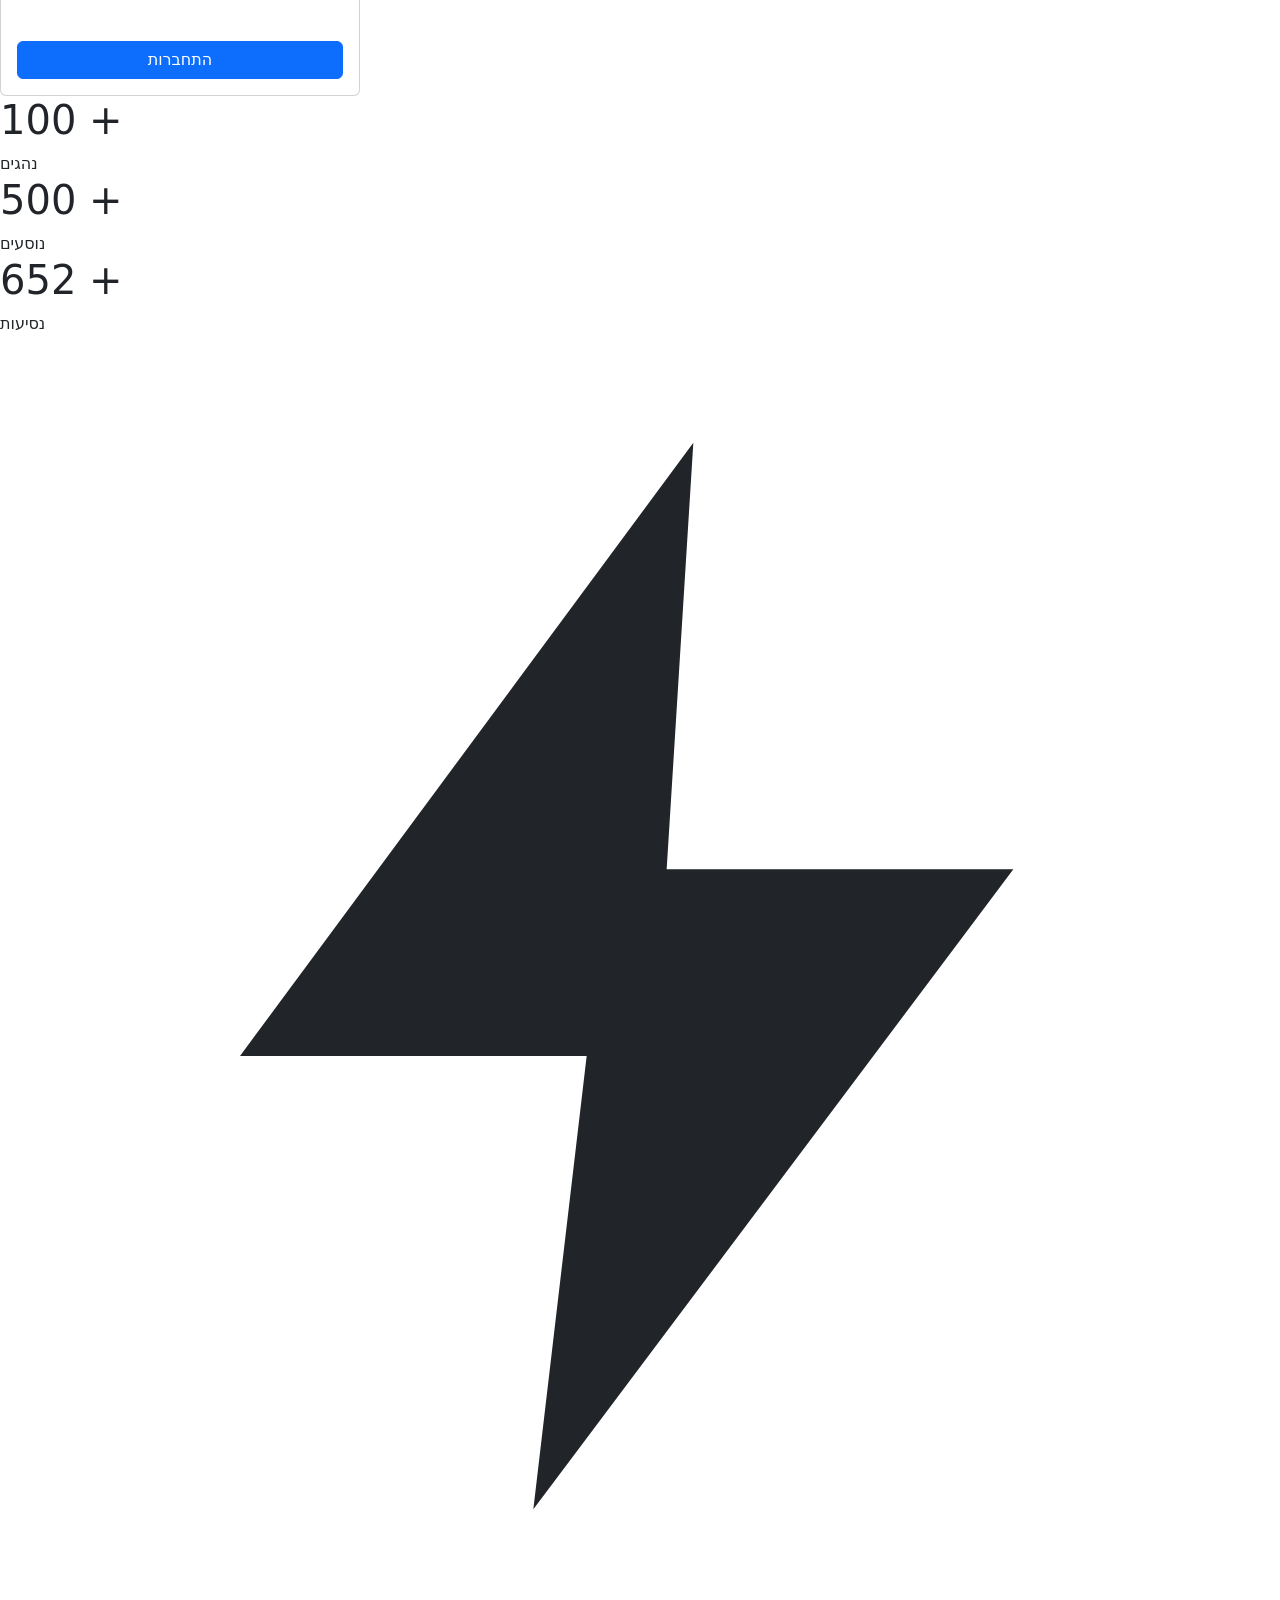
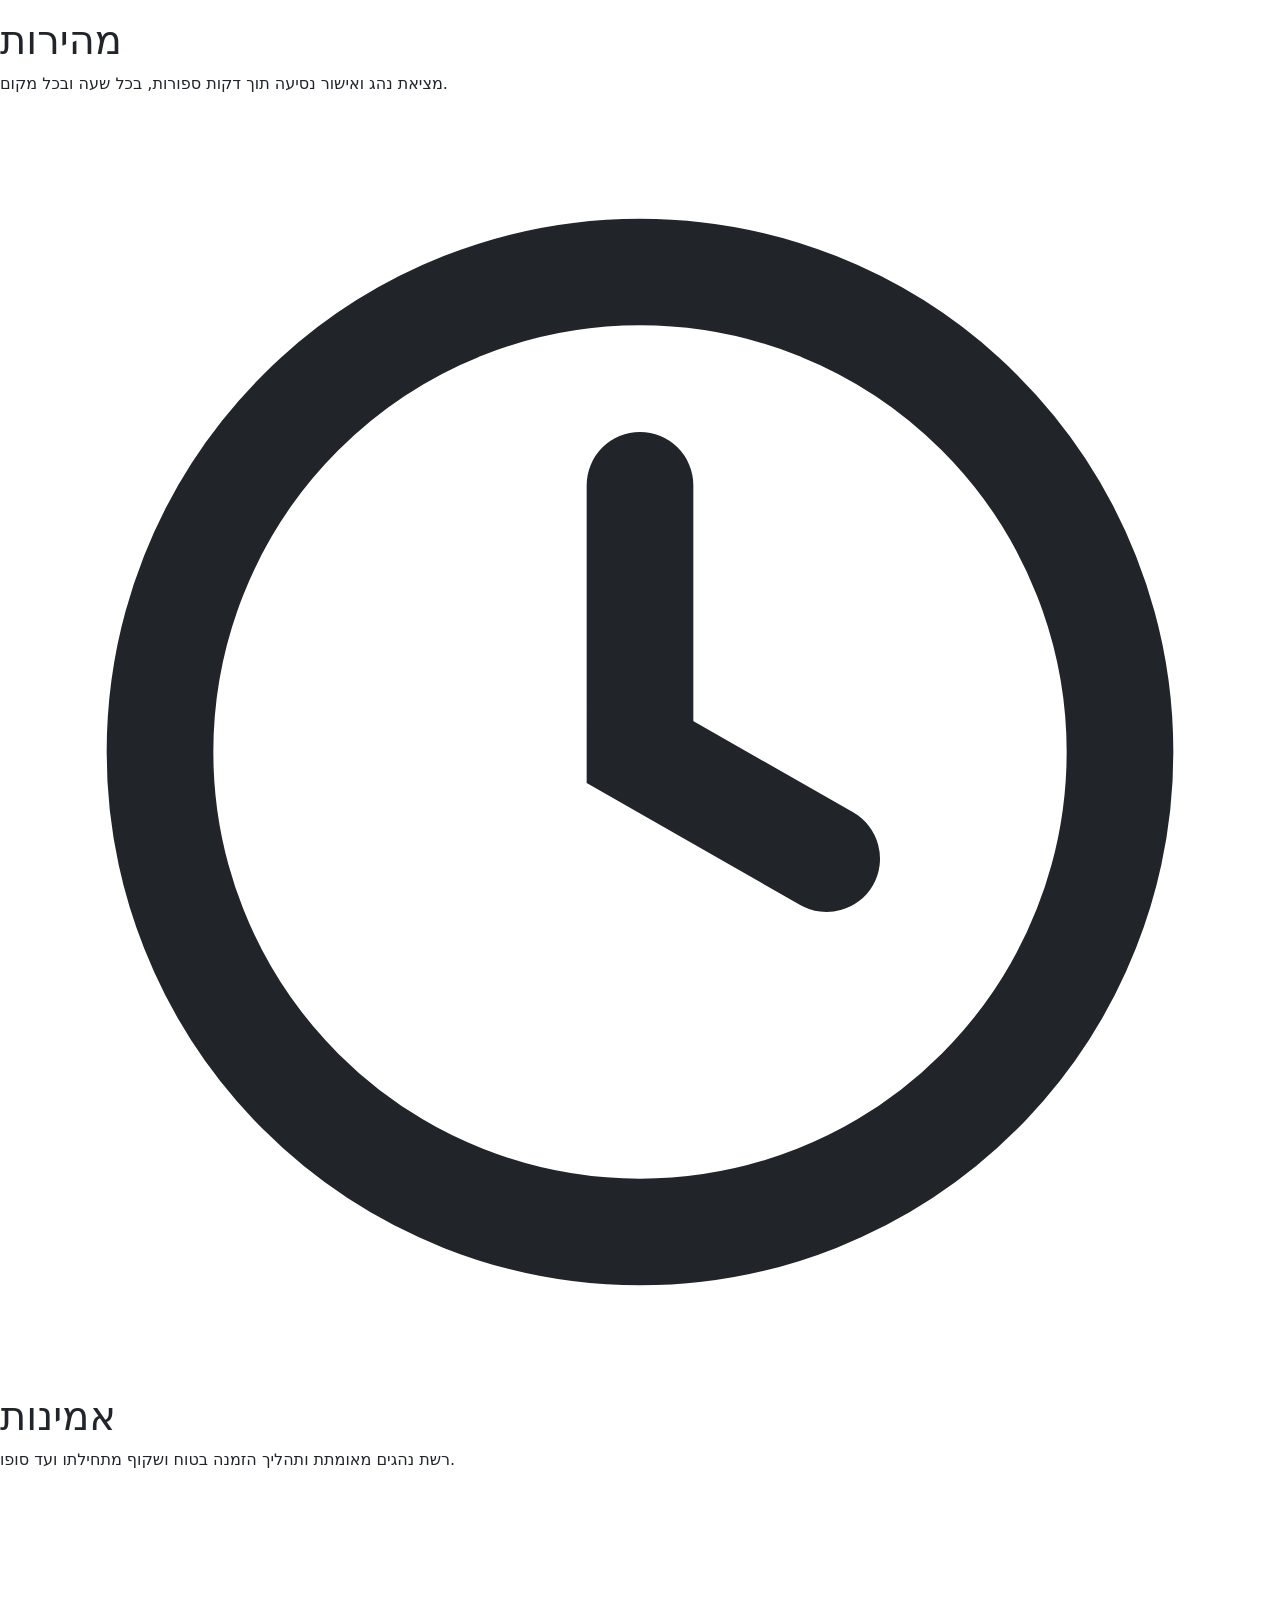
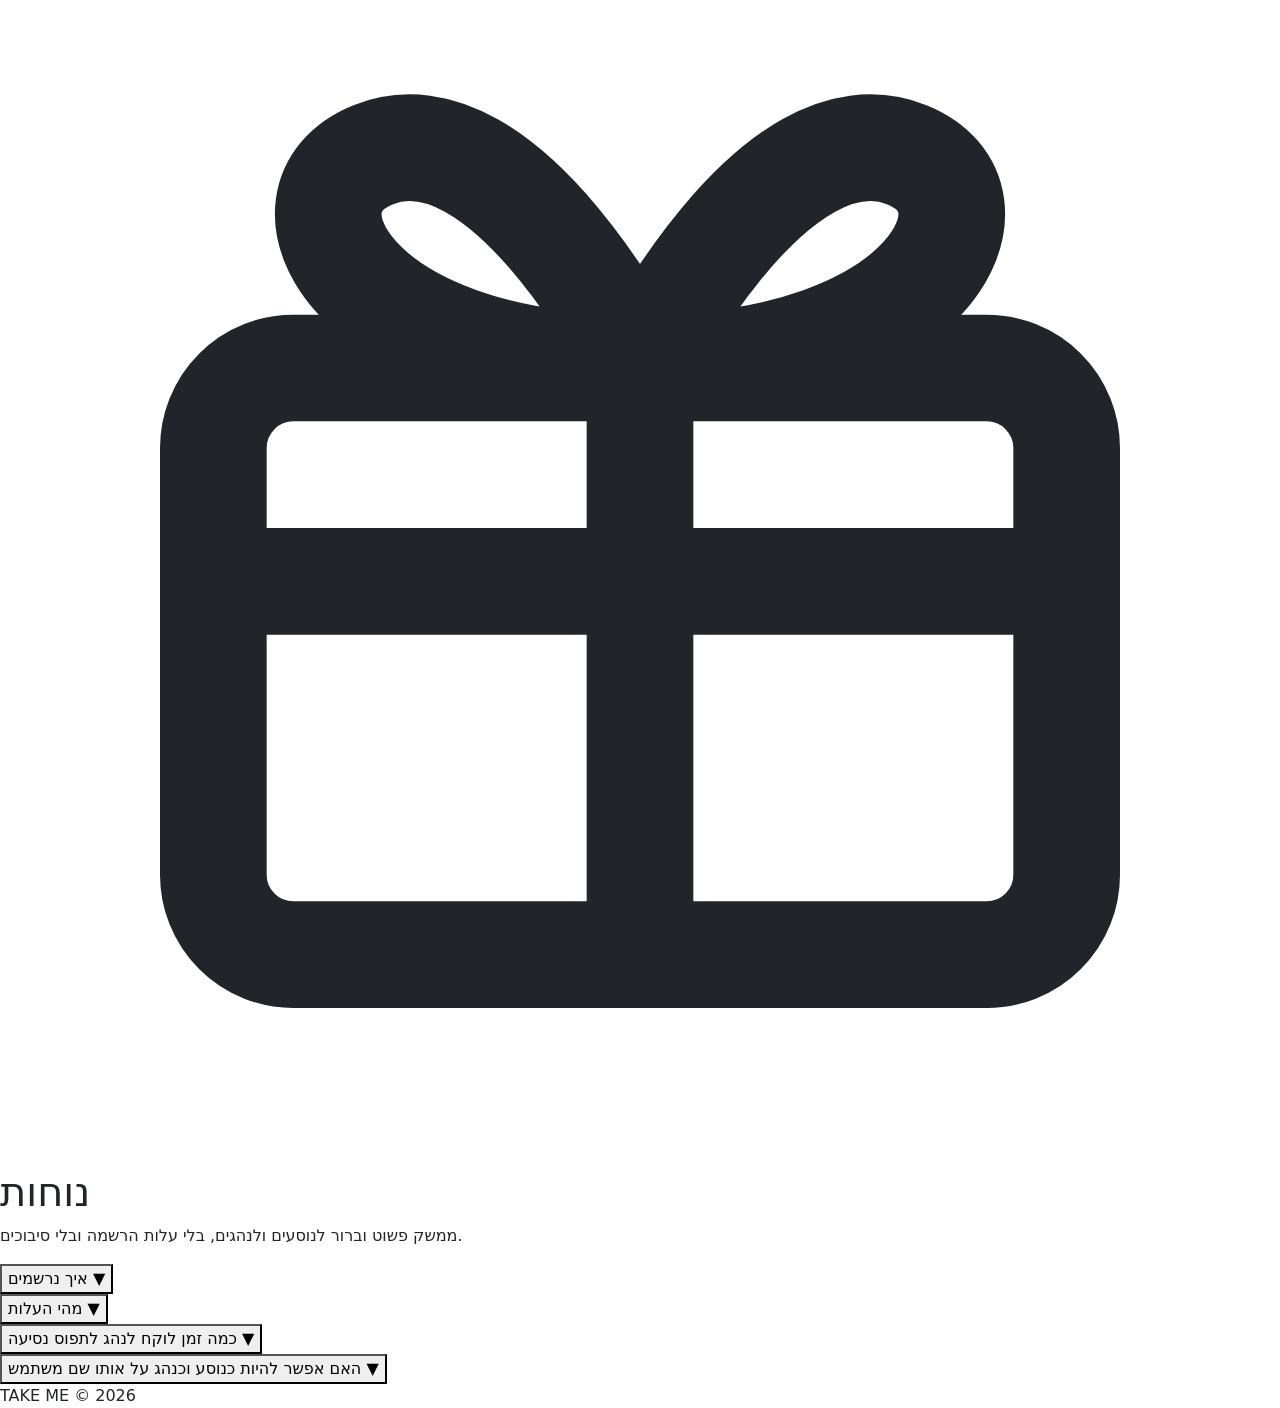
==== commit 0af03e0a: "Update pages" ====
--- a/index.html
+++ b/index.html
@@ -7,7 +7,7 @@
     <title>Take me</title>
     <link rel="stylesheet" href="lib/bootstrap.rtl.min.css">
     <link rel="stylesheet" href="lib/bootstrap.min.css">
-    <link rel="stylesheet" href="./style/login.css">
+    <link rel="stylesheet" href="./style/index.css">
 </head>
 
 <body>
@@ -131,7 +131,7 @@
 <footer class="main-footer">TAKE ME © 2026</footer>
     <script src="scripts/data.js"></script>
     <script src="scripts/ls.js"></script>
-    <script src="scripts/login.js"></script>
+    <script src="scripts/index.js"></script>
 
 </body>
 
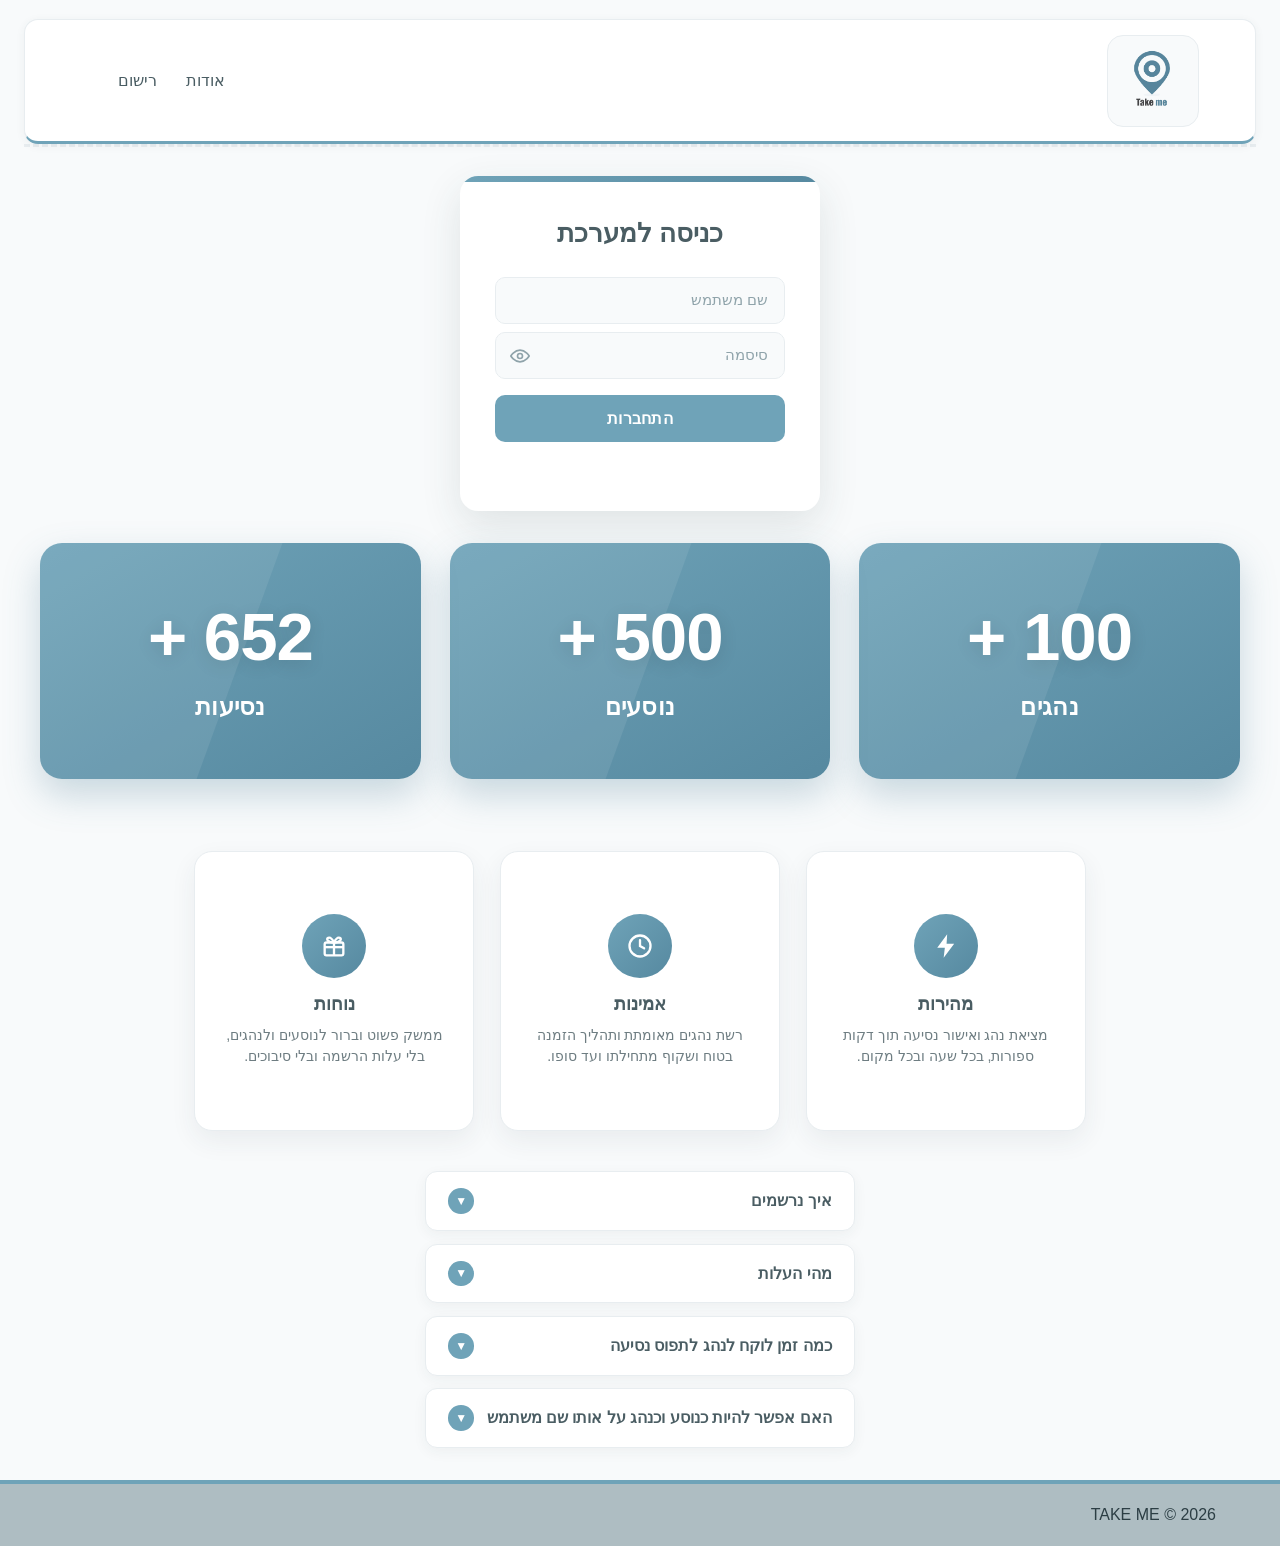
==== commit 4e71732a: "update index.htnl" ====
--- a/index.html
+++ b/index.html
@@ -7,7 +7,7 @@
     <title>Take me</title>
     <link rel="stylesheet" href="lib/bootstrap.rtl.min.css">
     <link rel="stylesheet" href="lib/bootstrap.min.css">
-    <link rel="stylesheet" href="./style/index.css">
+    <link rel="stylesheet" href="./style/login.css">
 </head>
 
 <body>
@@ -131,7 +131,7 @@
 <footer class="main-footer">TAKE ME © 2026</footer>
     <script src="scripts/data.js"></script>
     <script src="scripts/ls.js"></script>
-    <script src="scripts/index.js"></script>
+    <script src="scripts/login.js"></script>
 
 </body>
 
--- a/style/login.css
+++ b/style/login.css
@@ -0,0 +1,649 @@
+/* ===== Take me — index Page ===== */
+/* Palette derived from the logo:
+   --deep:   #2c3e44  (near-black ink, used for text)
+   --teal:   #4a7f96  (logo blue/teal — primary brand color)
+   --teal-d: #386577  (darker teal — hover/active states)
+   --sand:   #f4f6f7  (soft off-white background)
+   --line:   #e1e7e9  (hairline borders/dividers)
+*/
+
+/* @import url('https://fonts.googleapis.com/css2?family=Heebo:wght@400;500;700;800&display=swap'); */
+
+:root {
+    --deep: #4a5d63;
+    --teal: #6fa3b8;
+    --teal-d: #5689a0;
+    --sand: #f8fafb;
+    --line: #e8edf0;
+}
+
+* {
+    box-sizing: border-box;
+}
+
+html,
+body {
+    margin: 0;
+    padding: 0;
+}
+
+body {
+    padding-top: 1.2rem;
+    min-height: 100vh;
+    display: flex;
+    flex-direction: column;
+    font-family: 'Heebo', 'Segoe UI', Tahoma, sans-serif;
+    background: var(--sand);
+    color: var(--deep);
+    direction: rtl;
+}
+
+/* ---------- Navbar ---------- */
+nav.navbar {
+    position: sticky !important;
+    top: 0;
+    z-index: 1000;
+    margin: 0 1.5rem !important;
+    width: auto !important;
+    max-width: none !important;
+    border-radius: 14px !important;
+    background: #ffffff !important;
+    border: 1px solid var(--line) !important;
+    border-bottom: 3px solid var(--teal) !important;
+    padding: 0.9rem 3rem !important;
+    box-shadow: 0 2px 10px rgba(44, 62, 68, 0.06);
+}
+
+.navbar>.container-fluid {
+    width: 100%;
+    max-width: 100%;
+    margin: 0;
+    padding: 0 0.5rem;
+    display: flex;
+    align-items: center;
+    min-height: 92px;
+}
+
+.logo-btn {
+    order: 1;
+}
+
+.navbar-nav {
+    order: 2;
+    margin-right: auto;
+}
+
+.navbar-nav {
+    display: flex;
+    align-items: center;
+    gap: 1.8rem;
+}
+
+.nav-link {
+    color: var(--deep) !important;
+    font-weight: 500;
+    position: relative;
+    padding: 0.3rem 0 !important;
+    transition: color 0.2s ease;
+}
+
+.nav-link:hover {
+    color: var(--teal) !important;
+}
+
+.nav-link::after {
+    content: "";
+    position: absolute;
+    right: 0;
+    bottom: -2px;
+    width: 0%;
+    height: 2px;
+    background: var(--teal);
+    transition: width 0.25s ease;
+}
+
+.nav-link:hover::after {
+    width: 100%;
+}
+
+.header-left {
+    margin-right: 0.5rem;
+}
+
+.logout {
+    background: transparent;
+    border: 1.5px solid var(--teal);
+    color: var(--teal);
+    border-radius: 999px;
+    padding: 0.4rem 1.3rem;
+    font-weight: 600;
+    font-size: 0.9rem;
+    cursor: pointer;
+    transition: all 0.2s ease;
+}
+
+.logout:hover {
+    background: var(--teal);
+    color: #fff;
+}
+
+/* ---------- index form ---------- */
+form {
+    flex: 1;
+    display: flex;
+    align-items: center;
+    justify-content: center;
+    padding: 2rem 1rem 2rem;
+    position: relative;
+}
+
+/* Signature element: a dashed "road" line echoing the driver/taxi
+   theme, placed just above the index card. */
+form::before {
+    content: "";
+    display: block;
+    position: absolute;
+    top: 0;
+    right: 1.5rem;
+    left: 1.5rem;
+    border-top: 3px dashed var(--line);
+}
+
+.card {
+    width: 100%;
+    border: none;
+    border-radius: 18px;
+    background: #ffffff;
+    box-shadow: 0 14px 40px rgba(44, 62, 68, 0.12);
+    overflow: hidden;
+    position: relative;
+}
+
+.card::before {
+    content: "";
+    position: absolute;
+    top: 0;
+    right: 0;
+    left: 0;
+    height: 6px;
+    background: linear-gradient(90deg, var(--teal), var(--teal-d));
+}
+
+.card-body {
+    padding: 2.6rem 2.2rem 2.2rem;
+}
+
+.card-body h3 {
+    text-align: center;
+    font-weight: 800;
+    font-size: 1.6rem;
+    color: var(--deep);
+    margin-bottom: 1.8rem;
+}
+
+.form-control {
+    border: 1.5px solid var(--line);
+    border-radius: 10px;
+    padding: 0.7rem 1rem;
+    font-size: 0.95rem;
+    background: var(--sand);
+    transition: border-color 0.2s ease, background 0.2s ease;
+}
+
+.form-control:focus {
+    border-color: var(--teal);
+    background: #fff;
+    box-shadow: 0 0 0 3px rgba(74, 127, 150, 0.15);
+}
+
+.form-control::placeholder {
+    color: #8fa3aa;
+}
+
+/* Password field wrapper + eye icon */
+.password-wrap {
+    position: relative;
+}
+
+.password-wrap .form-control {
+    padding-left: 2.6rem;
+    margin-bottom: 0;
+}
+
+.toggle-password {
+    position: absolute;
+    top: 50%;
+    left: 0.9rem;
+    transform: translateY(-50%);
+    display: flex;
+    align-items: center;
+    justify-content: center;
+    color: #8fa3aa;
+    cursor: pointer;
+    transition: color 0.2s ease;
+}
+
+.toggle-password svg {
+    width: 20px;
+    height: 20px;
+}
+
+.toggle-password:hover {
+    color: var(--teal);
+}
+
+.password-wrap:focus-within .toggle-password {
+    color: var(--teal);
+}
+
+
+#enter {
+    background: var(--teal);
+    border: none;
+    border-radius: 10px;
+    padding: 0.7rem;
+    font-weight: 700;
+    font-size: 1rem;
+    letter-spacing: 0.3px;
+    transition: background 0.2s ease, transform 0.1s ease;
+}
+
+#enter:hover {
+    background: var(--teal-d);
+}
+
+#enter:active {
+    transform: translateY(1px);
+}
+
+#worng {
+    min-height: 1.4rem;
+    margin-top: 0.7rem;
+    text-align: center;
+    font-size: 0.88rem;
+    color: #c0392b;
+    font-weight: 500;
+}
+
+.btn-warning.btn-primary {
+    background: transparent;
+    border: 1.5px solid var(--teal);
+    color: var(--teal-d);
+    border-radius: 10px;
+    padding: 0.65rem;
+    font-weight: 600;
+    font-size: 0.95rem;
+    margin-top: 0.9rem;
+    transition: background 0.2s ease, color 0.2s ease;
+}
+
+.btn-warning.btn-primary:hover {
+    background: var(--teal);
+    color: #ffffff;
+}
+
+.messeg {
+    margin-top: 0.8rem;
+    text-align: center;
+    font-size: 0.88rem;
+    font-weight: 500;
+    color: #c0392b;
+    background: #fdecea;
+    border: 1px solid #f3c4be;
+    border-radius: 8px;
+    padding: 0.5rem 0.8rem;
+}
+
+/* ---------- Stats banner (#allCard) ---------- */
+#allCard {
+    display: flex;
+    flex-wrap: wrap;
+    justify-content: center;
+    align-items: stretch;
+    gap: 1.8rem;
+    width: 100%;
+    margin: 0 0 2.5rem;
+    padding: 0 2.5rem;
+    text-align: center;
+}
+
+#allCard>div {
+    flex: 1 1 0;
+    background: linear-gradient(150deg, var(--teal), var(--teal-d));
+    color: #ffffff;
+    font-weight: 600;
+    font-size: 1.5rem;
+    letter-spacing: 0.3px;
+    border-radius: 22px;
+    padding: 3.4rem 1.6rem;
+    position: relative;
+    overflow: hidden;
+    box-shadow: 0 16px 36px rgba(74, 127, 150, 0.28);
+    transition: transform 0.25s ease, box-shadow 0.25s ease;
+}
+
+#allCard>div::after {
+    content: "";
+    position: absolute;
+    top: -40%;
+    left: -20%;
+    width: 70%;
+    height: 180%;
+    background: rgba(255, 255, 255, 0.08);
+    transform: rotate(20deg);
+}
+
+#allCard>div:hover {
+    transform: translateY(-6px);
+    box-shadow: 0 22px 46px rgba(74, 127, 150, 0.36);
+}
+
+#allCard>div h1 {
+    color: #ffffff;
+    font-weight: 800;
+    font-size: 4.2rem;
+    margin: 0 0 0.7rem;
+    letter-spacing: -1px;
+    text-shadow: 0 4px 18px rgba(0, 0, 0, 0.12);
+}
+
+/* ---------- Feature blocks (a / b / c) ---------- */
+.features-row {
+    display: flex;
+    flex-wrap: wrap;
+    justify-content: center;
+    align-items: stretch;
+    gap: 1.6rem;
+    max-width: 1000px;
+    margin: 2rem auto 2.5rem;
+    padding: 0 1.5rem;
+}
+
+div.a,
+div.b,
+div.c {
+    flex: 1 1 260px;
+    max-width: 280px;
+    aspect-ratio: 1 / 1;
+    display: flex;
+    flex-direction: column;
+    align-items: center;
+    justify-content: center;
+    text-align: center;
+    background: #ffffff;
+    border: 1.5px solid var(--line);
+    border-radius: 18px;
+    padding: 1.6rem 1.4rem;
+    box-shadow: 0 10px 26px rgba(44, 62, 68, 0.07);
+    transition: transform 0.2s ease, box-shadow 0.2s ease, border-color 0.2s ease;
+}
+
+div.a:hover,
+div.b:hover,
+div.c:hover {
+    box-shadow: 0 14px 32px rgba(74, 127, 150, 0.16);
+    transform: translateY(-4px);
+    border-color: var(--teal);
+}
+
+.feature-icon {
+    display: flex;
+    align-items: center;
+    justify-content: center;
+    width: 64px;
+    height: 64px;
+    margin-bottom: 1rem;
+    border-radius: 50%;
+    background: linear-gradient(135deg, var(--teal), var(--teal-d));
+    color: #ffffff;
+    flex-shrink: 0;
+}
+
+.feature-icon svg {
+    width: 28px;
+    height: 28px;
+}
+
+h1.a,
+h1.b,
+h1.c {
+    font-size: 1.1rem;
+    font-weight: 800;
+    color: var(--deep);
+    margin: 0 0 0.6rem;
+}
+
+.feature-text {
+    margin: 0;
+    font-size: 0.88rem;
+    line-height: 1.55;
+    color: var(--deep);
+    opacity: 0.8;
+}
+
+@media (max-width: 700px) {
+    .features-row {
+        flex-direction: column;
+        align-items: center;
+    }
+
+    div.a,
+    div.b,
+    div.c {
+        max-width: 320px;
+        width: 100%;
+        aspect-ratio: auto;
+        padding: 1.8rem 1.4rem;
+    }
+}
+
+/* ---------- Questions (FAQ list) ---------- */
+.listAll {
+    max-width: 620px;
+    margin: 0 auto 2rem;
+    padding: 0 1rem;
+    display: flex;
+    flex-direction: column;
+    gap: 0.8rem;
+}
+
+.list {
+    background: #ffffff;
+    border: 1.5px solid var(--line);
+    border-radius: 12px;
+    overflow: hidden;
+    box-shadow: 0 4px 14px rgba(44, 62, 68, 0.05);
+    transition: border-color 0.2s ease, box-shadow 0.2s ease;
+}
+
+.list:hover {
+    border-color: var(--teal);
+    box-shadow: 0 8px 20px rgba(74, 127, 150, 0.15);
+}
+
+.question {
+    width: 100%;
+    display: flex;
+    align-items: center;
+    justify-content: space-between;
+    gap: 0.8rem;
+    background: transparent;
+    border: none;
+    padding: 1rem 1.4rem;
+    color: var(--deep);
+    font-weight: 600;
+    font-size: 0.98rem;
+    text-align: right;
+    cursor: pointer;
+    font-family: inherit;
+}
+
+.question-text {
+    flex: 1;
+}
+
+.question-arrow {
+    flex-shrink: 0;
+    width: 1.6rem;
+    height: 1.6rem;
+    display: flex;
+    align-items: center;
+    justify-content: center;
+    background: var(--teal);
+    color: #fff;
+    border-radius: 50%;
+    font-size: 0.75rem;
+    transition: background 0.2s ease;
+}
+
+.question:hover .question-arrow {
+    background: var(--teal-d);
+}
+
+.answer {
+    padding: 0;
+    color: var(--deep);
+    font-size: 0.92rem;
+    line-height: 1.6;
+    border-top: none;
+}
+
+.answer:has(p) {
+    padding: 0 1.4rem 1.1rem;
+    border-top: 1px solid var(--line);
+}
+
+.answer p {
+    margin: 0.8rem 0 0;
+}
+
+/* ---------- Footer ---------- */
+footer.main-footer {
+    background: #aebdc2;
+    color: #2c3e44;
+    display: flex;
+    flex-wrap: wrap;
+    justify-content: space-between;
+    align-items: flex-start;
+    gap: 2.5rem;
+    padding: 1.2rem 4rem;
+    border-top: 4px solid var(--teal);
+}
+
+.list_footer a {
+    text-decoration: none;
+}
+
+.list_footer h2.bold {
+    color: #2c3e44;
+    font-size: 1rem;
+    font-weight: 700;
+    margin-bottom: 1rem;
+}
+
+.ul_info {
+    list-style: none;
+    padding: 0;
+    margin: 0;
+}
+
+.ul_info li {
+    color: #4a5d63;
+    font-size: 0.88rem;
+    margin-bottom: 0.55rem;
+    cursor: pointer;
+    transition: color 0.2s ease;
+}
+
+.ul_info li:hover {
+    color: var(--teal-d);
+}
+
+.logo-btn {
+    display: flex;
+    align-items: center;
+    justify-content: center;
+    width: 92px;
+    height: 92px;
+    padding: 0.4rem;
+    margin-left: 0.6rem;
+    background: var(--sand);
+    border: 1.5px solid var(--line);
+    border-radius: 16px;
+    cursor: pointer;
+    transition: border-color 0.2s ease, box-shadow 0.2s ease, transform 0.15s ease;
+}
+
+.logo-btn:hover {
+    border-color: var(--teal);
+    box-shadow: 0 4px 14px rgba(74, 127, 150, 0.18);
+}
+
+.logo-btn:active {
+    transform: translateY(1px);
+}
+
+.logo-btn img {
+    width: 100%;
+    height: 100%;
+    object-fit: contain;
+    display: block;
+}
+
+footer.main-footer i {
+    color: #4a5d63;
+    font-size: 1.1rem;
+    margin-left: 0.9rem;
+    cursor: pointer;
+    transition: color 0.2s ease;
+}
+
+footer.main-footer i:hover {
+    color: var(--teal-d);
+}
+
+.help {
+    align-self: flex-start;
+    background: transparent;
+    border: 1.5px solid #7e9198;
+    color: #2c3e44;
+    border-radius: 999px;
+    padding: 0.5rem 1.4rem;
+    font-weight: 600;
+    cursor: pointer;
+    transition: all 0.2s ease;
+}
+
+.help:hover {
+    border-color: var(--teal-d);
+    color: var(--teal-d);
+}
+
+/* ---------- Responsive ---------- */
+@media (max-width: 576px) {
+    .card-body {
+        padding: 2rem 1.5rem;
+    }
+
+    #allCard {
+        flex-direction: column;
+        align-items: stretch;
+        gap: 1.2rem;
+        padding: 0 1.2rem;
+        margin: 1.8rem 0;
+    }
+
+    #allCard>div {
+        padding: 2.2rem 1.4rem;
+        font-size: 1.25rem;
+    }
+
+    #allCard>div h1 {
+        font-size: 3rem;
+    }
+
+    footer.main-footer {
+        padding: 2.2rem 1.5rem;
+        gap: 2rem;
+    }
+}
